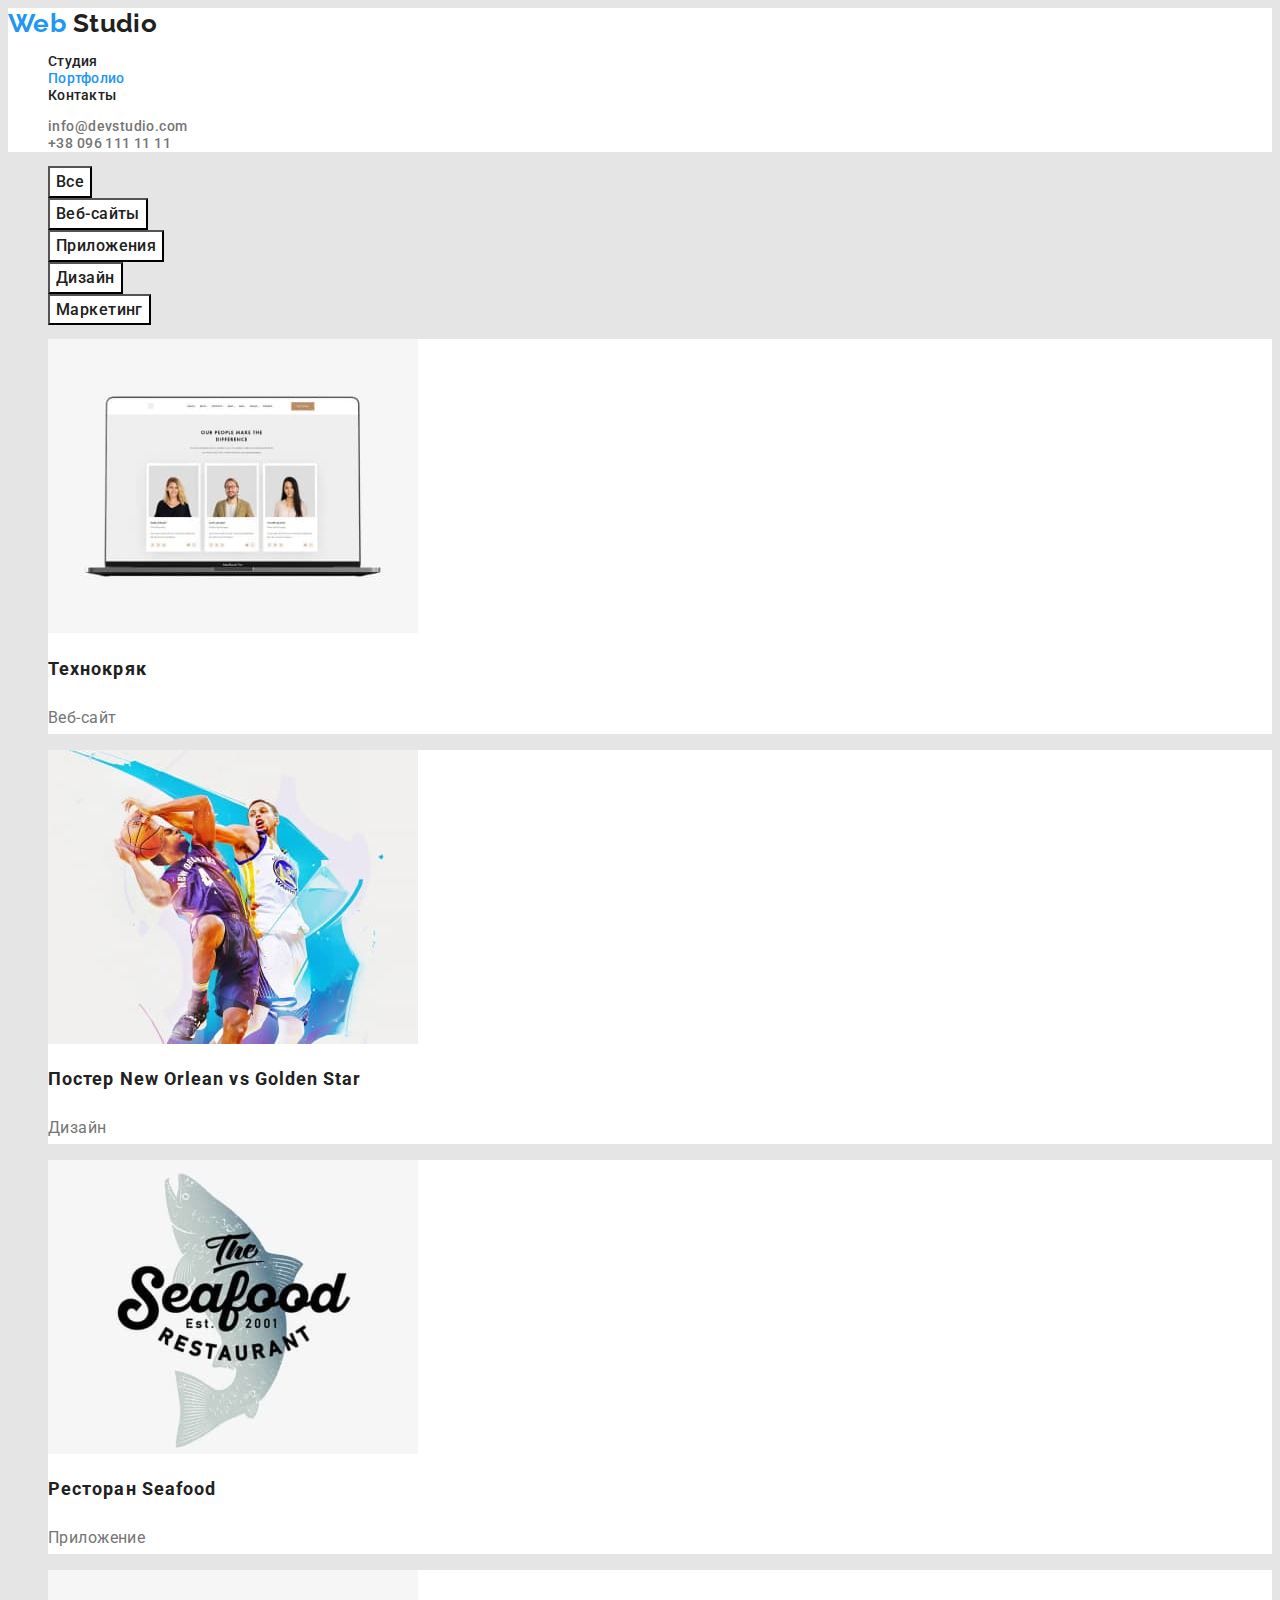
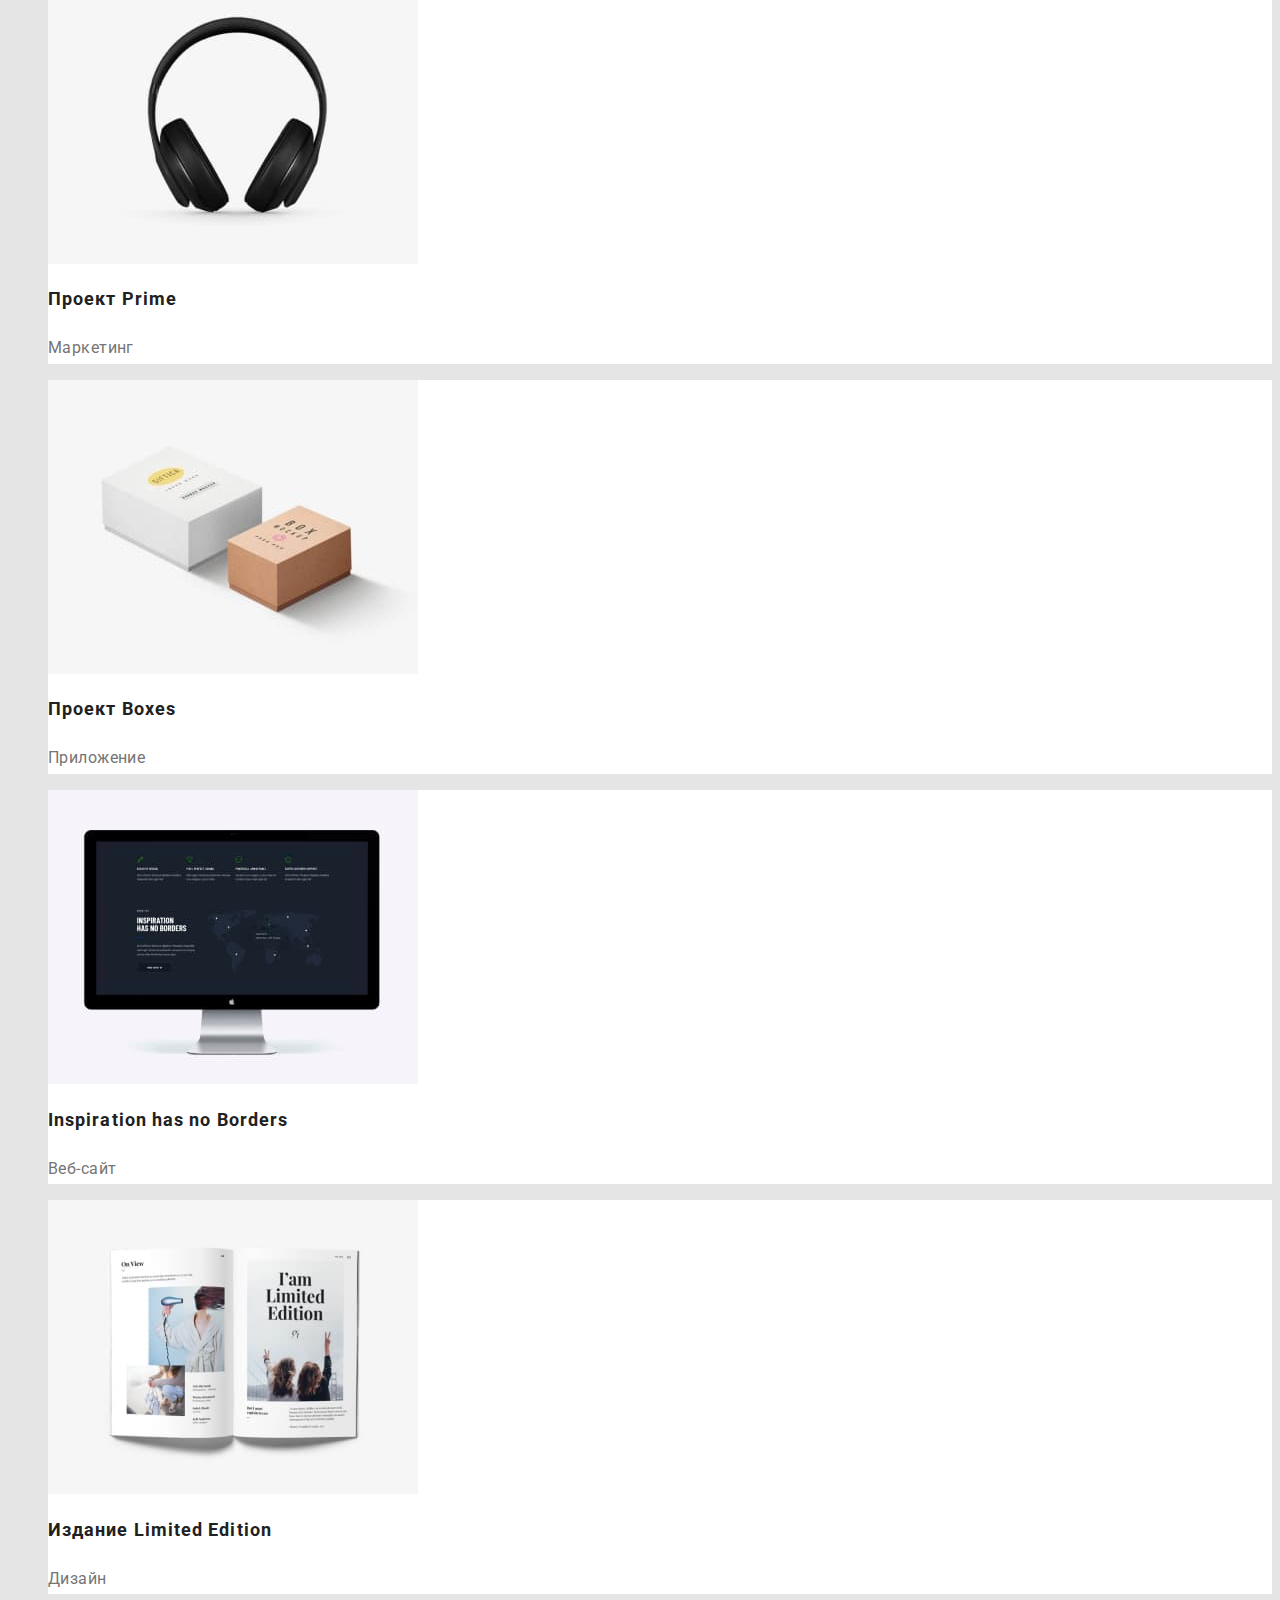
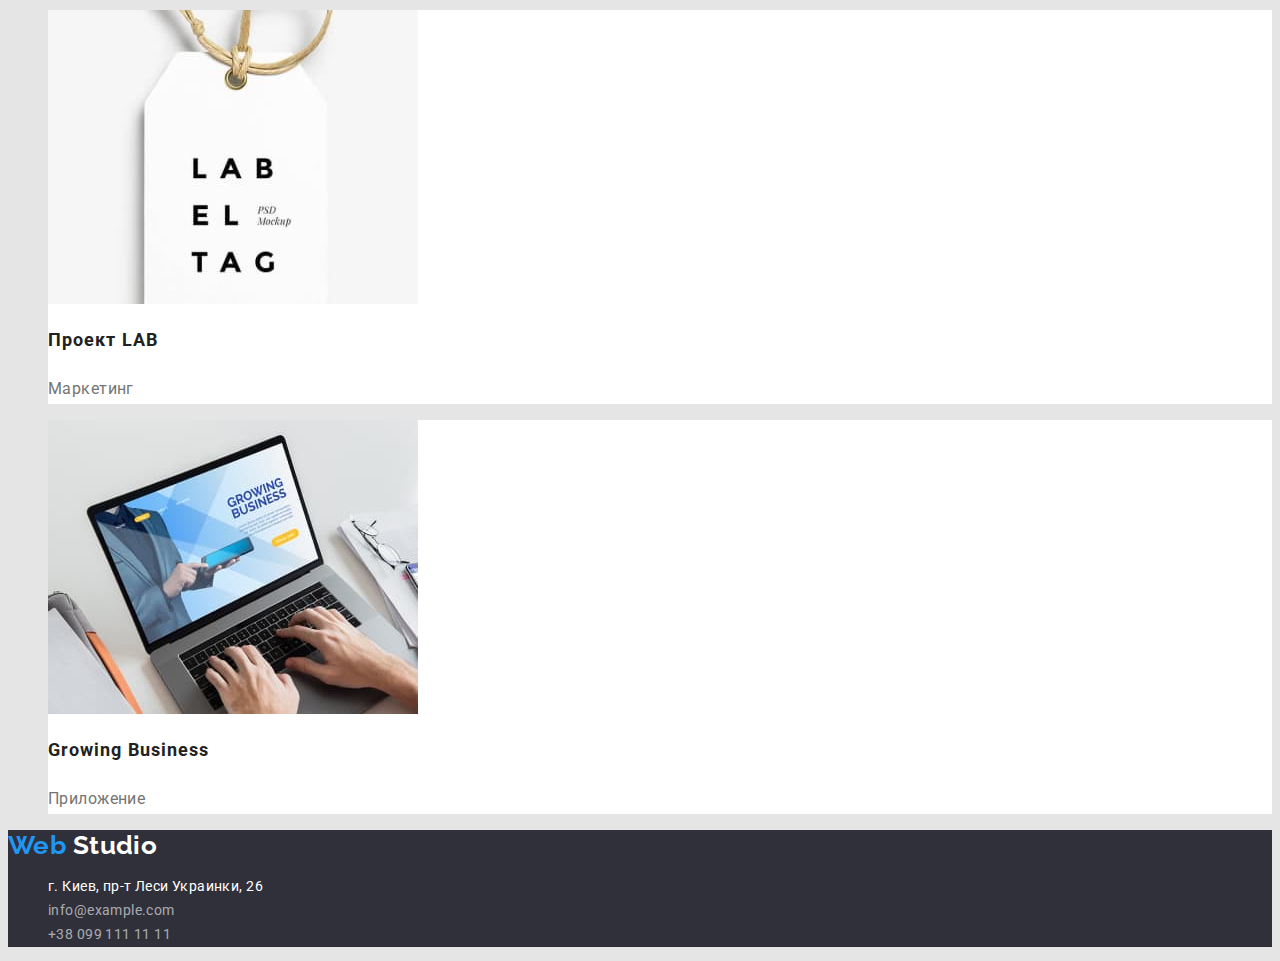
==== portfolio.html @ 97f0e7aa "Copied hw2" ====
<!DOCTYPE html>
<html lang="ru">
	<head>
		<meta charset="UTF-8" />
		<meta http-equiv="X-UA-Compatible" content="IE=edge" />
		<meta name="viewport" content="width=device-width, initial-scale=1.0" />
		<title>Портфолио - Web Studio (Version 2.1)</title>
		<link rel="preconnect" href="https://fonts.googleapis.com" />
		<link rel="preconnect" href="https://fonts.gstatic.com" crossorigin />
		<link
			href="https://fonts.googleapis.com/css2?family=Raleway:wght@700&family=Roboto:wght@400;500;700;900&display=swap"
			rel="stylesheet"
		/>
		<link rel="stylesheet" href="./css/styles.css" />
	</head>
	<body>
		<!-- Шапка -->
		<header class="header">
			<!-- Головна навігація -->
			<nav class="nav">
				<a href="./index.html" lang="en" class="logo link">
					Web
					<span class="accent">Studio</span>
				</a>
				<ul class="nav-list list">
					<li><a href="./index.html" class="nav-link link">Студия</a></li>
					<li><a href="./portfolio.html" class="nav-link link current">Портфолио</a></li>
					<li><a href="" class="nav-link link">Контакты</a></li>
				</ul>
			</nav>
			<!-- Контакти -->
			<ul class="contact list">
				<li><a href="mailto:info@devstudio.com" class="contacts-item link">info@devstudio.com</a></li>
				<li><a href="tel:+380961111111" class="contacts-item link">+38 096 111 11 11</a></li>
			</ul>
		</header>
		<!-- Портфоліо -->
		<main class="portfolio">
			<h1 class="visually-hidden">Портфолио</h1>
			<!-- Filter -->
			<ul class="filter-list list">
				<li><button type="button" class="btn">Все</button></li>
				<li><button type="button" class="btn">Веб-сайты</button></li>
				<li><button type="button" class="btn">Приложения</button></li>
				<li><button type="button" class="btn">Дизайн</button></li>
				<li><button type="button" class="btn">Маркетинг</button></li>
			</ul>
			<!-- Works -->
			<ul class="work-list list">
				<li class="work-item">
					<a href="" class="link">
						<img src="./images/imgwork1.jpg" alt="Экран ноутбука" width="370" />
						<h2 class="work-title">Технокряк</h2>
						<p class="work-text">Веб-сайт</p>
					</a>
				</li>
				<li class="work-item">
					<a href="" class="link">
						<img src="./images/imgwork2.jpg" alt="Два баскетболиста в борьбе" width="370" />
						<h2 class="work-title">
							Постер
							<span lang="en">New Orlean vs Golden Star</span>
						</h2>
						<p class="work-text">Дизайн</p>
					</a>
				</li>
				<li class="work-item">
					<a href="" class="link">
						<img src="./images/imgwork3.jpg" alt="Эмблема ресторана" width="370" />
						<h2 class="work-title">
							Ресторан
							<span lang="en">Seafood</span>
						</h2>
						<p class="work-text">Приложение</p>
					</a>
				</li>
				<li class="work-item">
					<a href="" class="link">
						<img src="./images/imgwork4.jpg" alt="Наушники" width="370" />
						<h2 class="work-title">
							Проект
							<span lang="en">Prime</span>
						</h2>
						<p class="work-text">Маркетинг</p>
					</a>
				</li>
				<li class="work-item">
					<a href="" class="link">
						<img src="./images/imgwork5.jpg" alt="Две картонных коробки" width="370" />
						<h2 class="work-title">
							Проект
							<span lang="en">Boxes</span>
						</h2>
						<p class="work-text">Приложение</p>
					</a>
				</li>
				<li class="work-item">
					<a href="" class="link">
						<img src="./images/imgwork6.jpg" alt="Экран монитора" width="370" />
						<h2 class="work-title" lang="en">Inspiration has no Borders</h2>
						<p class="work-text">Веб-сайт</p>
					</a>
				</li>
				<li class="work-item">
					<a href="" class="link">
						<img src="./images/imgwork7.jpg" alt="Открытая книга" width="370" />
						<h2 class="work-title">
							Издание
							<span lang="en">Limited Edition</span>
						</h2>
						<p class="work-text">Дизайн</p>
					</a>
				</li>
				<li class="work-item">
					<a href="" class="link">
						<img src="./images/imgwork8.jpg" alt="Бирка товара" width="370" />
						<h2 class="work-title">
							Проект
							<span lang="en">LAB</span>
						</h2>
						<p class="work-text">Маркетинг</p>
					</a>
				</li>
				<li class="work-item">
					<a href="" class="link">
						<img src="./images/imgwork9.jpg" alt="Руки на клавиатуре ноутбука" width="370" />
						<h2 lang="en" class="work-title">Growing Business</h2>
						<p class="work-text">Приложение</p>
					</a>
				</li>
			</ul>
		</main>
		<!-- Футер -->
		<footer class="footer">
			<a href="./index.html" lang="en" class="logo link">
				Web
				<span class="accent">Studio</span>
			</a>
			<!-- Контактні дані компанії -->
			<address class="address">
				<ul class="list">
					<li><a href="" class="address-link link">г. Киев, пр-т Леси Украинки, 26</a></li>
					<li><a href="mailto:info@example.com" class="contact-link link">info@example.com</a></li>
					<li><a href="tel:+380991111111" class="contact-link link">+38 099 111 11 11</a></li>
				</ul>
			</address>
		</footer>
	</body>
</html>
---- css/styles.css ----
:root {
  --title-text-color: #212121;
  --primary-text-color: #757575;
  --text-color-light: #ffffff;
  --accent-color: #2196f3;
  --primary-bcg-color:#e5e5e5;
  --card-bcg-color: #ffffff;
  --btn-bcg-color: #ffffff;
}

body {
  font-family: 'Roboto', sans-serif;
  font-size: 14px;
  letter-spacing: 0.03em;
  color: var(--primary-text-color);
  background-color: var(--primary-bcg-color);
}

.list {
  list-style: none;
}
.link {
  text-decoration: none;
}
.btn {
  font-family: inherit;
  font-weight: 500;
  font-size: 16px;
  line-height: 1.62;
  text-align: center;
  letter-spacing: inherit;
  color: var(--title-text-color);
  background-color: var(--btn-bcg-color);
  cursor: pointer;
}
.btn:hover,
.btn:hover {
  color: var(--text-color-light);
  background-color: var(--accent-color);
}

.visually-hidden {
  position: absolute;
  white-space: nowrap;
  width: 1px;
  height: 1px;
  overflow: hidden;
  border: 0;
  padding: 0;
  clip: rect(0 0 0 0);
  clip-path: inset(50%);
  margin: -1px;
}

/* Header */

header {
  background-color: #ffffff;
}

/* Logo */
.logo {
  font-family: 'Raleway', sans-serif;
  font-size: 26px;
  line-height: 1.2;
  font-weight: 700;
  color: var(--accent-color)
}
.header .accent {
  color: var(--title-text-color);
}


/* Nav-list */

.nav-link {
  font-weight: 500;
  line-height: 1.14;
  letter-spacing: 0.02em;
  color: var(--title-text-color);
  }
.nav-link.current {
  color: var(--accent-color);
}
.nav-link:hover,
.nav-link:focus {
  color: var(--accent-color);
}
.nav-link.current:hover,
.nav-link.current:focus {
  color: var(--title-text-color);
}

/* Contacts */
.contacts-item {
  font-weight: 500;
  line-height: 1.14;
  color: var(--primary-text-color);
  }
.contacts-item:hover,
.contacts-item:focus {
  color: var(--accent-color);
}

/* Hero */

.hero {
  background-color: #2F303A;
  letter-spacing: 0.06em;
}

.hero-title {
  font-weight: 900;
  font-size: 44px;
  line-height: 1.36;
  text-align: center;
  text-transform: uppercase;
  color: var(--text-color-light);
}
.hero .btn {
  font-weight: 700;
  line-height: 1.88;
  color: var(--text-color-light);
  background-color: var(--accent-color);
}
.hero .btn:hover,
.hero .btn:focus {
  color: var(--title-text-color);
  background-color: var(--text-color-light);
}

/* Section */

.section-title {
  font-weight: 700;
  font-size: 36px;
  line-height: 1.17;
  text-align: center;
  color: var(--title-text-color);
}

/* Benefits */

.benefits-title {
  font-weight: 700;
  font-size: 14px;
  line-height: 1.14;
  text-transform: uppercase;
  color: var(--title-text-color);
}

.benefits-text {
  line-height: 1.71;
}

/* Team */
.team {
  background-color: #f5f4fA;
}
.team-card {
  background-color: var(--card-bcg-color);
}

.team-title {
  font-weight: 500;
  font-size: 16px;
  line-height: 1.19;
  color: var(--title-text-color);
}
.team-text {
  font-size: 16px;
  line-height: 1.19;
}

/* Footer */
.footer {
  background-color: #2f303a;
}
.footer .accent {
  color: var(--text-color-light);
}
.address {
font-style: normal;
line-height: 1.71;
}
.address-link {
  color:var(--text-color-light)
}
.address-link:hover,
.address-link:focus,
.contact-link:hover,
.contact-link:focus {
  color: var(--accent-color)
}
.contact-link {
  color: rgba(255, 255, 255, 0.6);
}

/* Portfolio */

/* Filter */

/* Work */
.work-item {
background-color: var(--card-bcg-color);
}
.work-title {
    font-weight: 700;
    font-size: 18px;
    line-height: 2;
    letter-spacing: 0.06em;
    color: var(--title-text-color);
}
.work-text {
    font-size: 16px;
    line-height: 1.88;
    color: var(--primary-text-color); 
}
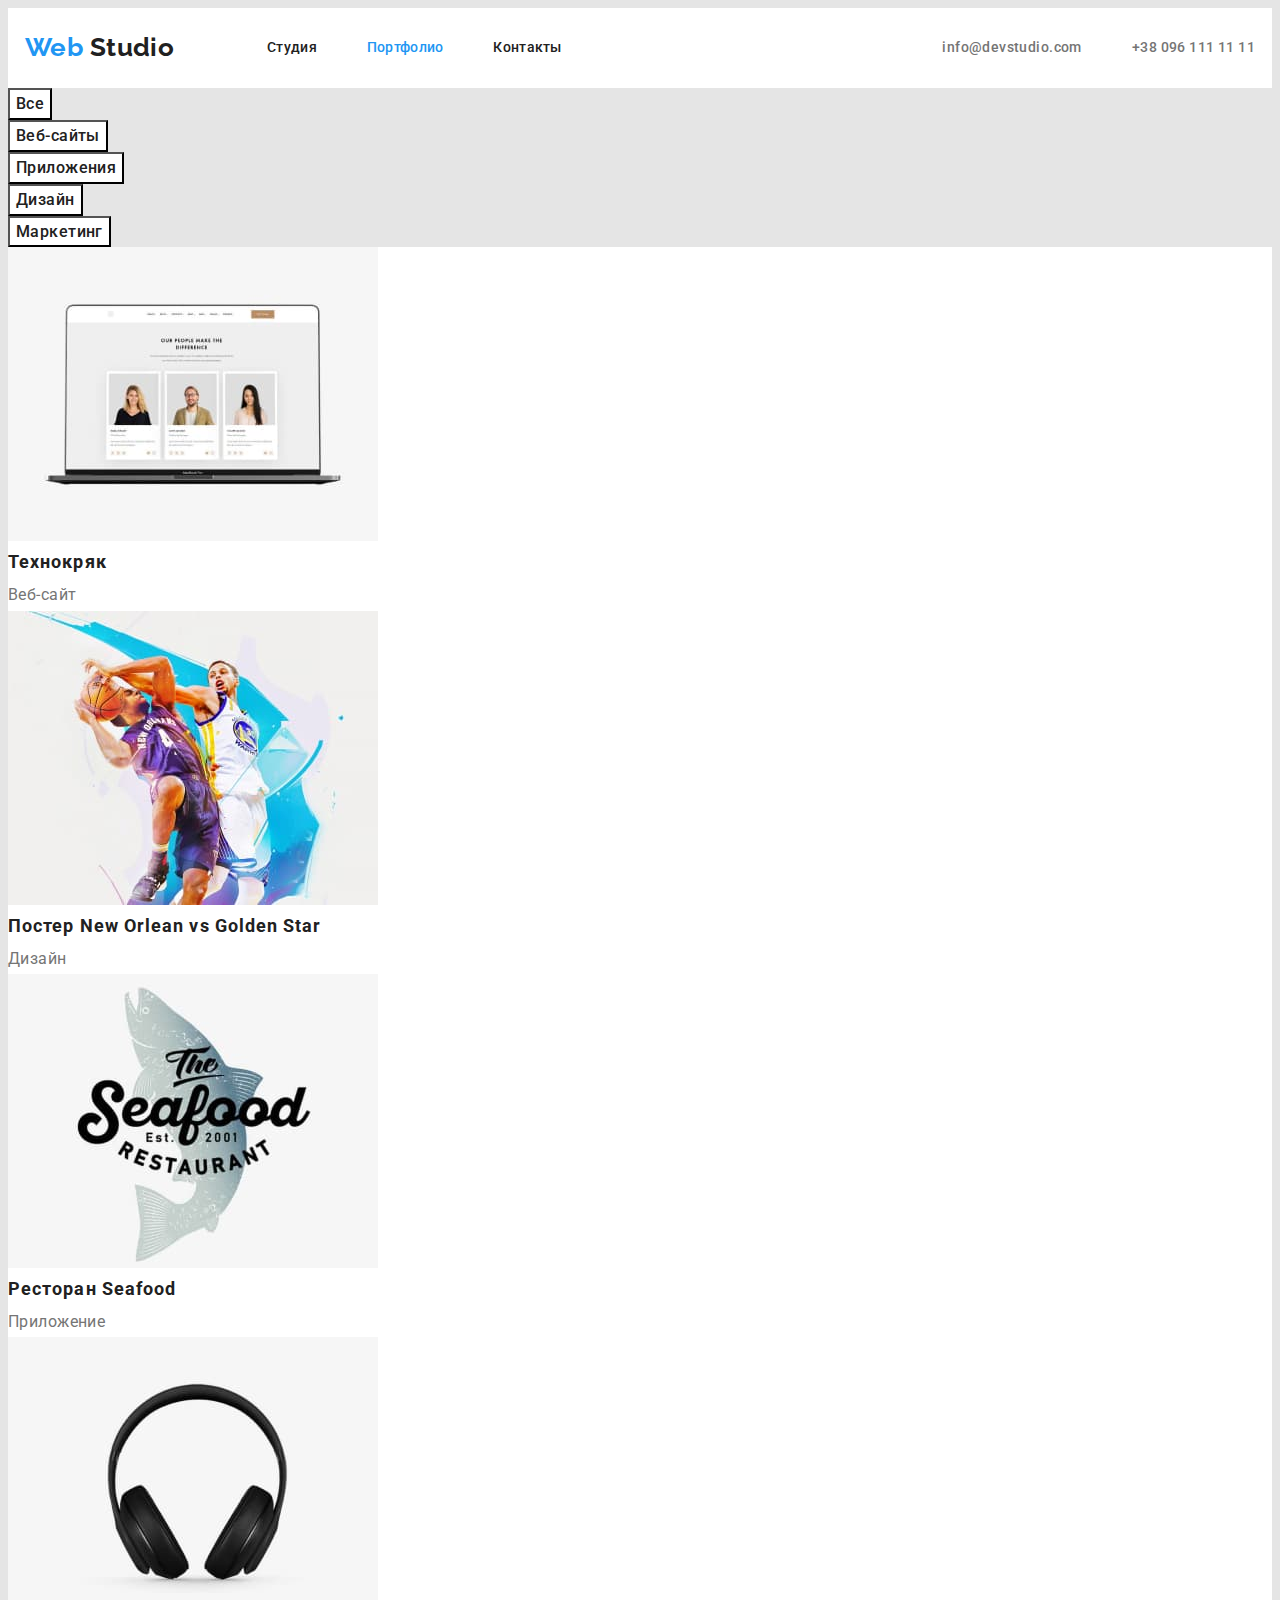
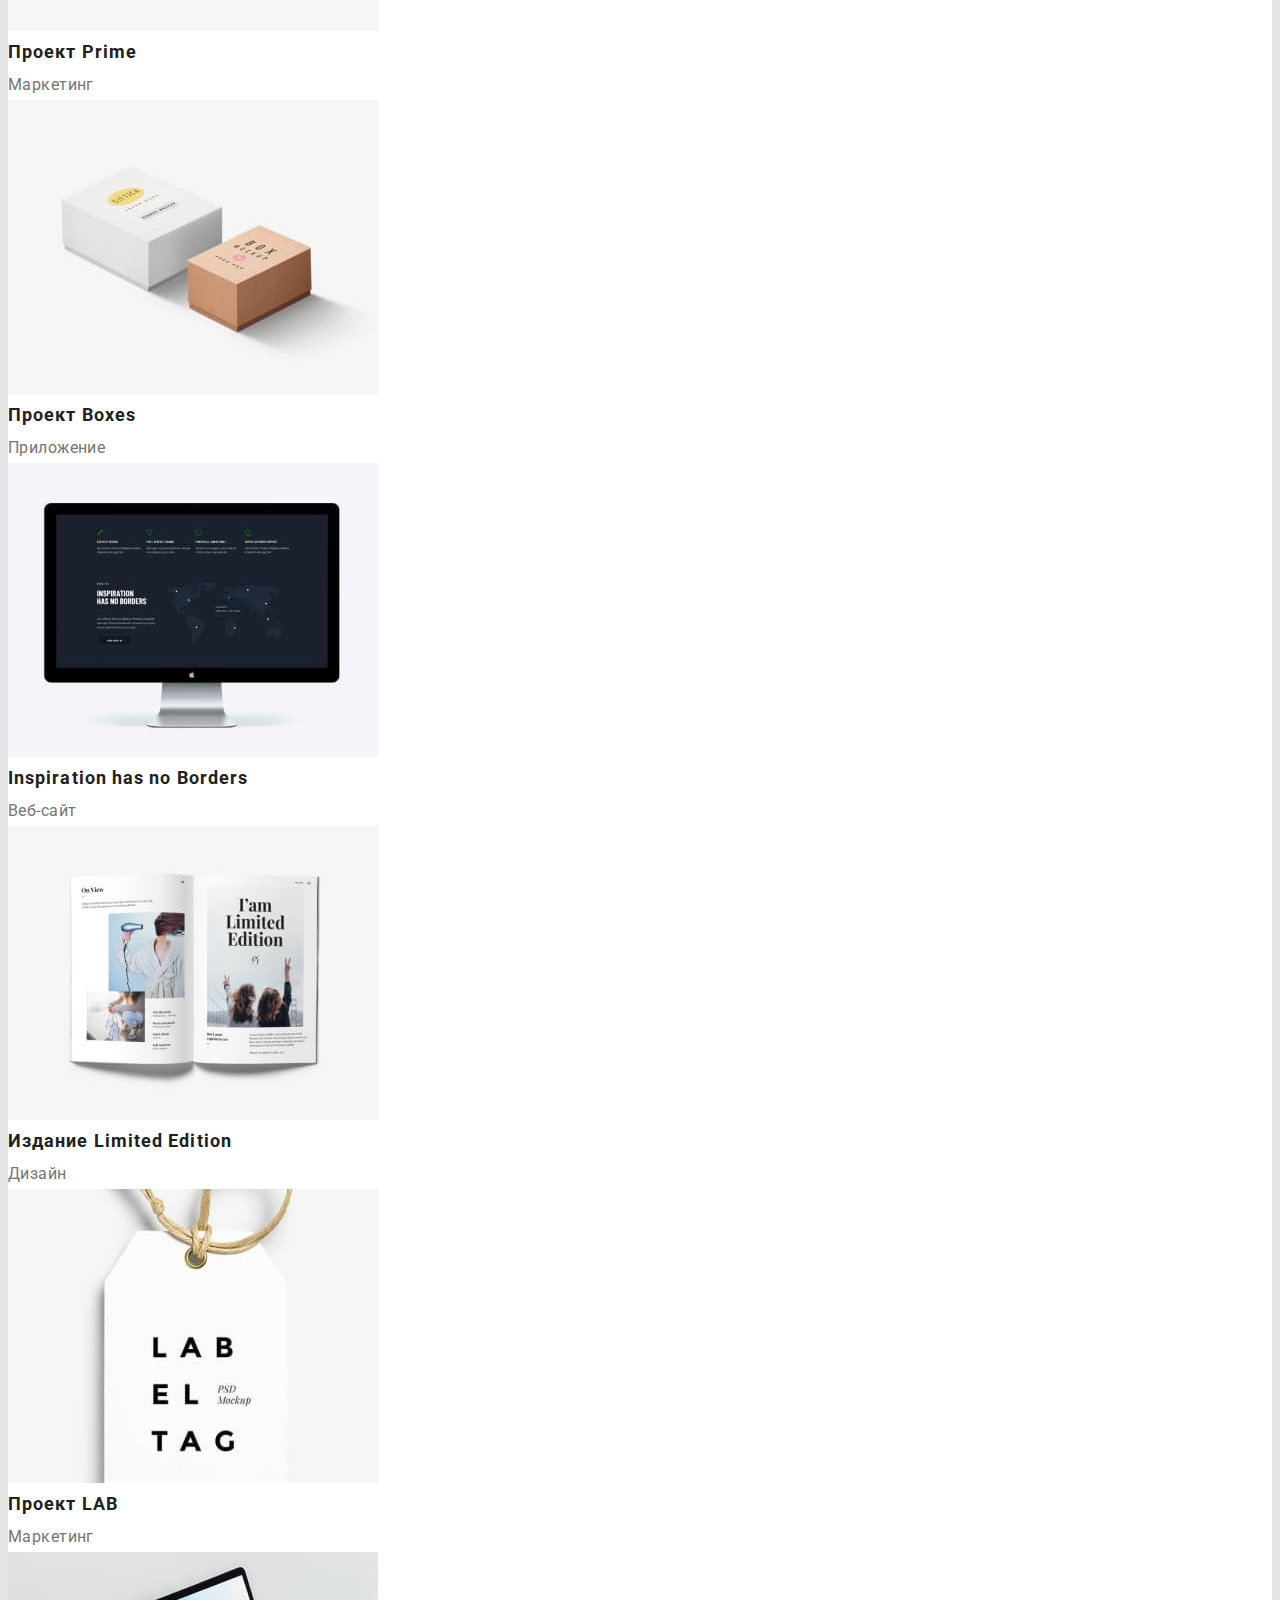
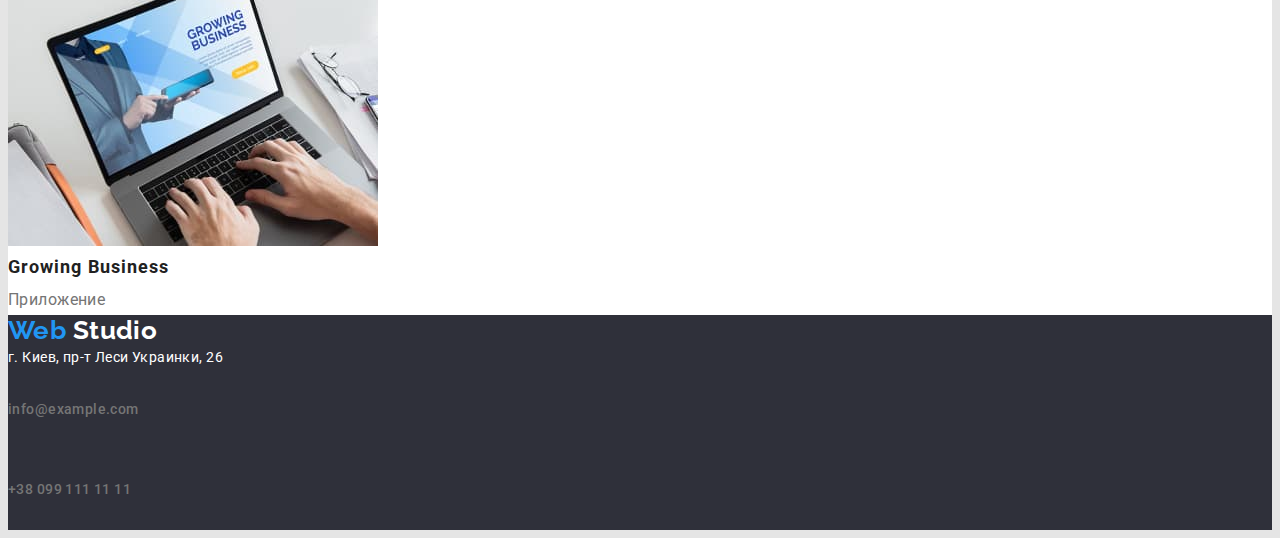
==== commit d41ab3f9: "hw-3 header" ====
--- a/portfolio.html
+++ b/portfolio.html
@@ -11,28 +11,39 @@
 			href="https://fonts.googleapis.com/css2?family=Raleway:wght@700&family=Roboto:wght@400;500;700;900&display=swap"
 			rel="stylesheet"
 		/>
+		<link
+			rel="stylesheet"
+			href="https://cdnjs.cloudflare.com/ajax/libs/modern-normalize/1.1.0/modern-normalize.min.css"
+			integrity="sha512-wpPYUAdjBVSE4KJnH1VR1HeZfpl1ub8YT/NKx4PuQ5NmX2tKuGu6U/JRp5y+Y8XG2tV+wKQpNHVUX03MfMFn9Q=="
+			crossorigin="anonymous"
+			referrerpolicy="no-referrer"
+		/>
 		<link rel="stylesheet" href="./css/styles.css" />
 	</head>
 	<body>
 		<!-- Шапка -->
 		<header class="header">
 			<!-- Головна навігація -->
-			<nav class="nav">
-				<a href="./index.html" lang="en" class="logo link">
-					Web
-					<span class="accent">Studio</span>
-				</a>
-				<ul class="nav-list list">
-					<li><a href="./index.html" class="nav-link link">Студия</a></li>
-					<li><a href="./portfolio.html" class="nav-link link current">Портфолио</a></li>
-					<li><a href="" class="nav-link link">Контакты</a></li>
+			<div class="main-nav container">
+				<nav class="nav">
+					<a href="./index.html" lang="en" class="logo link">
+						Web
+						<span class="accent">Studio</span>
+					</a>
+					<ul class="nav-list list">
+						<li class="nav-list-item"><a href="./index.html" class="nav-link link">Студия</a></li>
+						<li class="nav-list-item"><a href="./portfolio.html" class="nav-link link current">Портфолио</a></li>
+						<li class="nav-list-item"><a href="" class="nav-link link">Контакты</a></li>
+					</ul>
+				</nav>
+				<!-- Контакти -->
+				<ul class="contact list">
+					<li class="contact-item">
+						<a href="mailto:info@devstudio.com" class="contact-link link">info@devstudio.com</a>
+					</li>
+					<li class="contact-item"><a href="tel:+380961111111" class="contact-link link">+38 096 111 11 11</a></li>
 				</ul>
-			</nav>
-			<!-- Контакти -->
-			<ul class="contact list">
-				<li><a href="mailto:info@devstudio.com" class="contacts-item link">info@devstudio.com</a></li>
-				<li><a href="tel:+380961111111" class="contacts-item link">+38 096 111 11 11</a></li>
-			</ul>
+			</div>
 		</header>
 		<!-- Портфоліо -->
 		<main class="portfolio">
--- a/css/styles.css
+++ b/css/styles.css
@@ -16,6 +16,16 @@
   background-color: var(--primary-bcg-color);
 }
 
+h1,h2,h3,h4,h5,h6,p {
+  margin: 0;
+  padding: 0;
+}
+ul {
+  margin: 0;
+  padding-left: 0;
+}
+
+/* Утилітарні класи*/
 .list {
   list-style: none;
 }
@@ -52,28 +62,59 @@
   margin: -1px;
 }
 
+.container {
+  width: 1230px;
+  padding-left: 15px;
+  padding-right: 15px;
+  margin-right: auto;
+  margin-left: auto;
+}
+
 /* Header */
 
 header {
   background-color: #ffffff;
 }
 
+/* Main Navigation */
+.main-nav {
+  display: flex;
+}
+.nav {
+  display: flex;
+  align-items: center;
+}
 /* Logo */
 .logo {
+  display: block;
+  margin-right: 93px;
+
   font-family: 'Raleway', sans-serif;
   font-size: 26px;
   line-height: 1.2;
   font-weight: 700;
   color: var(--accent-color)
 }
+
 .header .accent {
-  color: var(--title-text-color);
+    color: var(--title-text-color);
 }
 
 
 /* Nav-list */
+.nav-list {
+  display: flex;
+}
+
+.nav-list-item:not(:last-child) {
+  margin-right: 50px;
+}
 
 .nav-link {
+  display: block;
+  padding-top: 32px;
+  padding-bottom: 32px;
+
   font-weight: 500;
   line-height: 1.14;
   letter-spacing: 0.02em;
@@ -92,13 +133,26 @@
 }
 
 /* Contacts */
-.contacts-item {
+.contact {
+  display: flex;
+  margin-left: auto;
+}
+
+.contact-item:not(:last-child) {
+  margin-right: 50px;
+}
+
+.contact-link {
+  display: block;
+  padding-top: 32px;
+  padding-bottom: 32px;
+
   font-weight: 500;
   line-height: 1.14;
   color: var(--primary-text-color);
   }
-.contacts-item:hover,
-.contacts-item:focus {
+.contact-link:hover,
+.contact-link:focus {
   color: var(--accent-color);
 }
 
@@ -188,11 +242,11 @@
 }
 .address-link:hover,
 .address-link:focus,
-.contact-link:hover,
-.contact-link:focus {
+.contacts-link:hover,
+.contacts-link:focus {
   color: var(--accent-color)
 }
-.contact-link {
+.contacts-link {
   color: rgba(255, 255, 255, 0.6);
 }
 
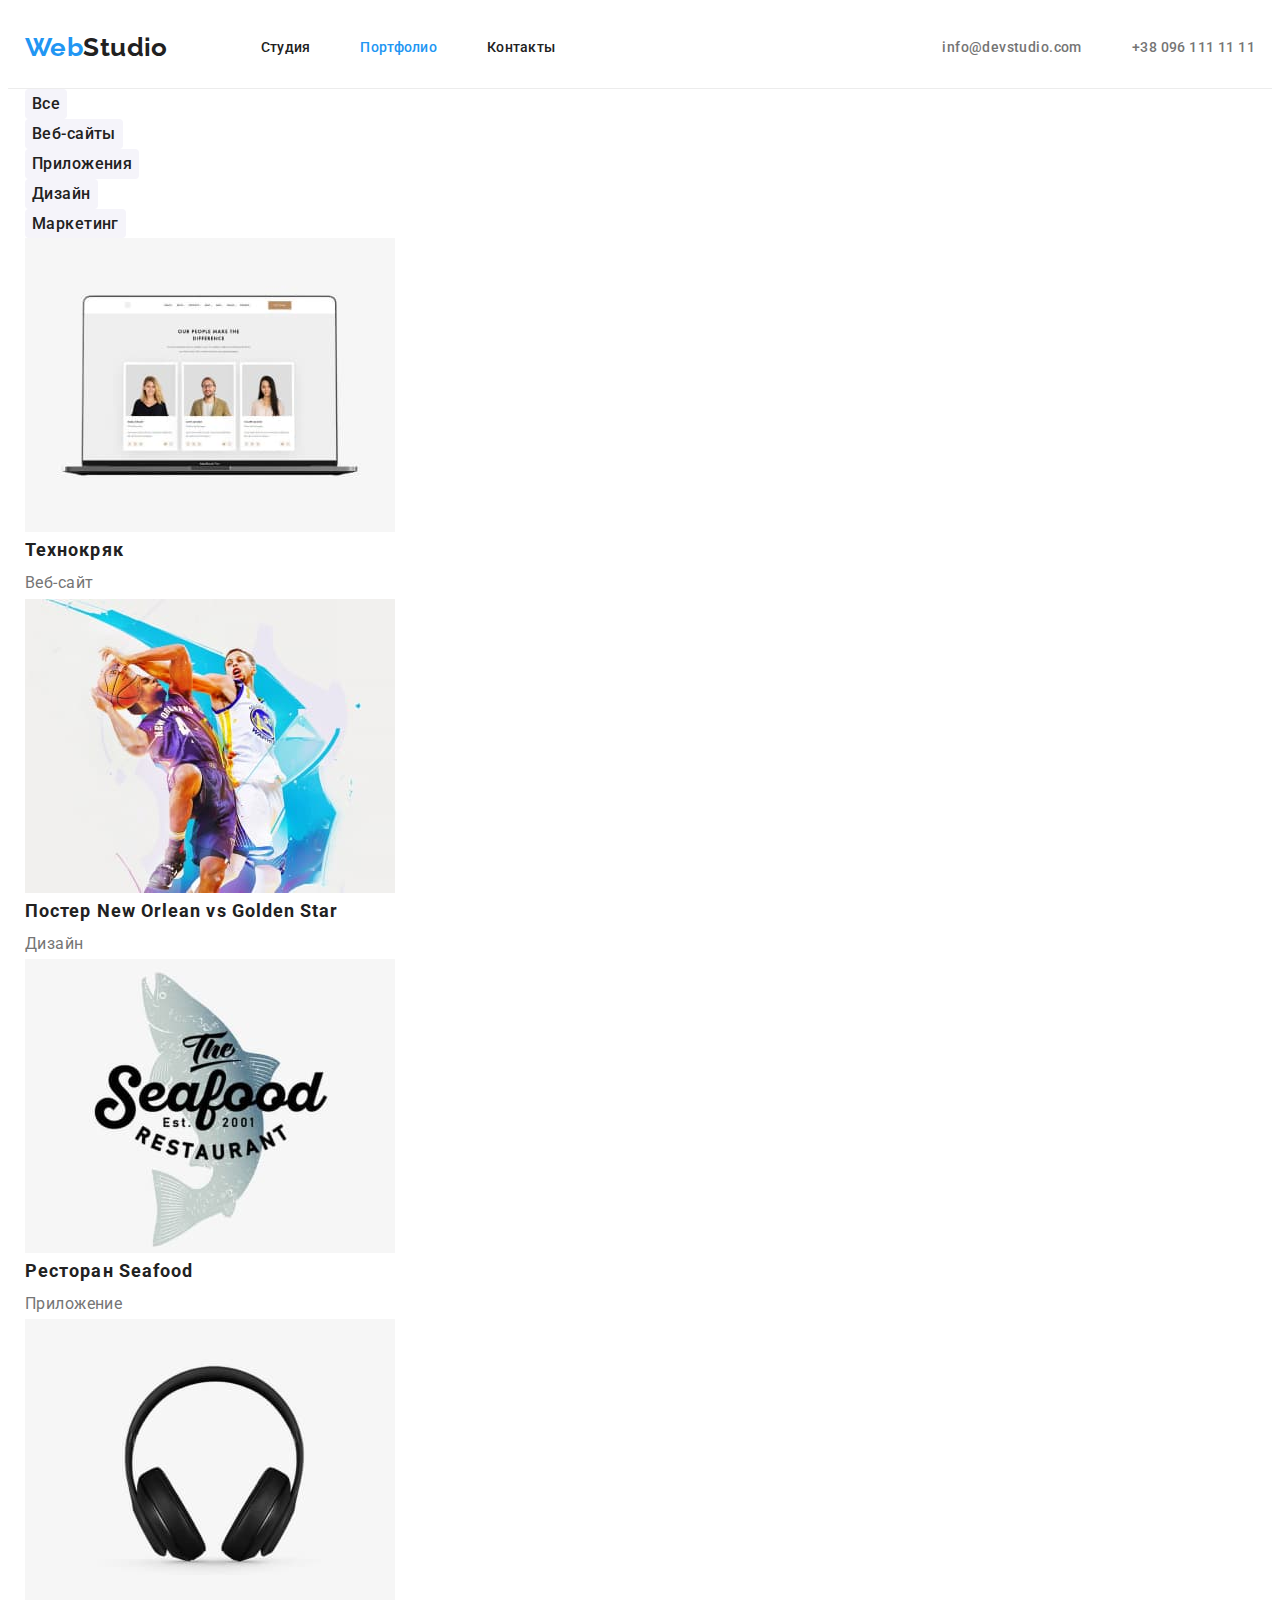
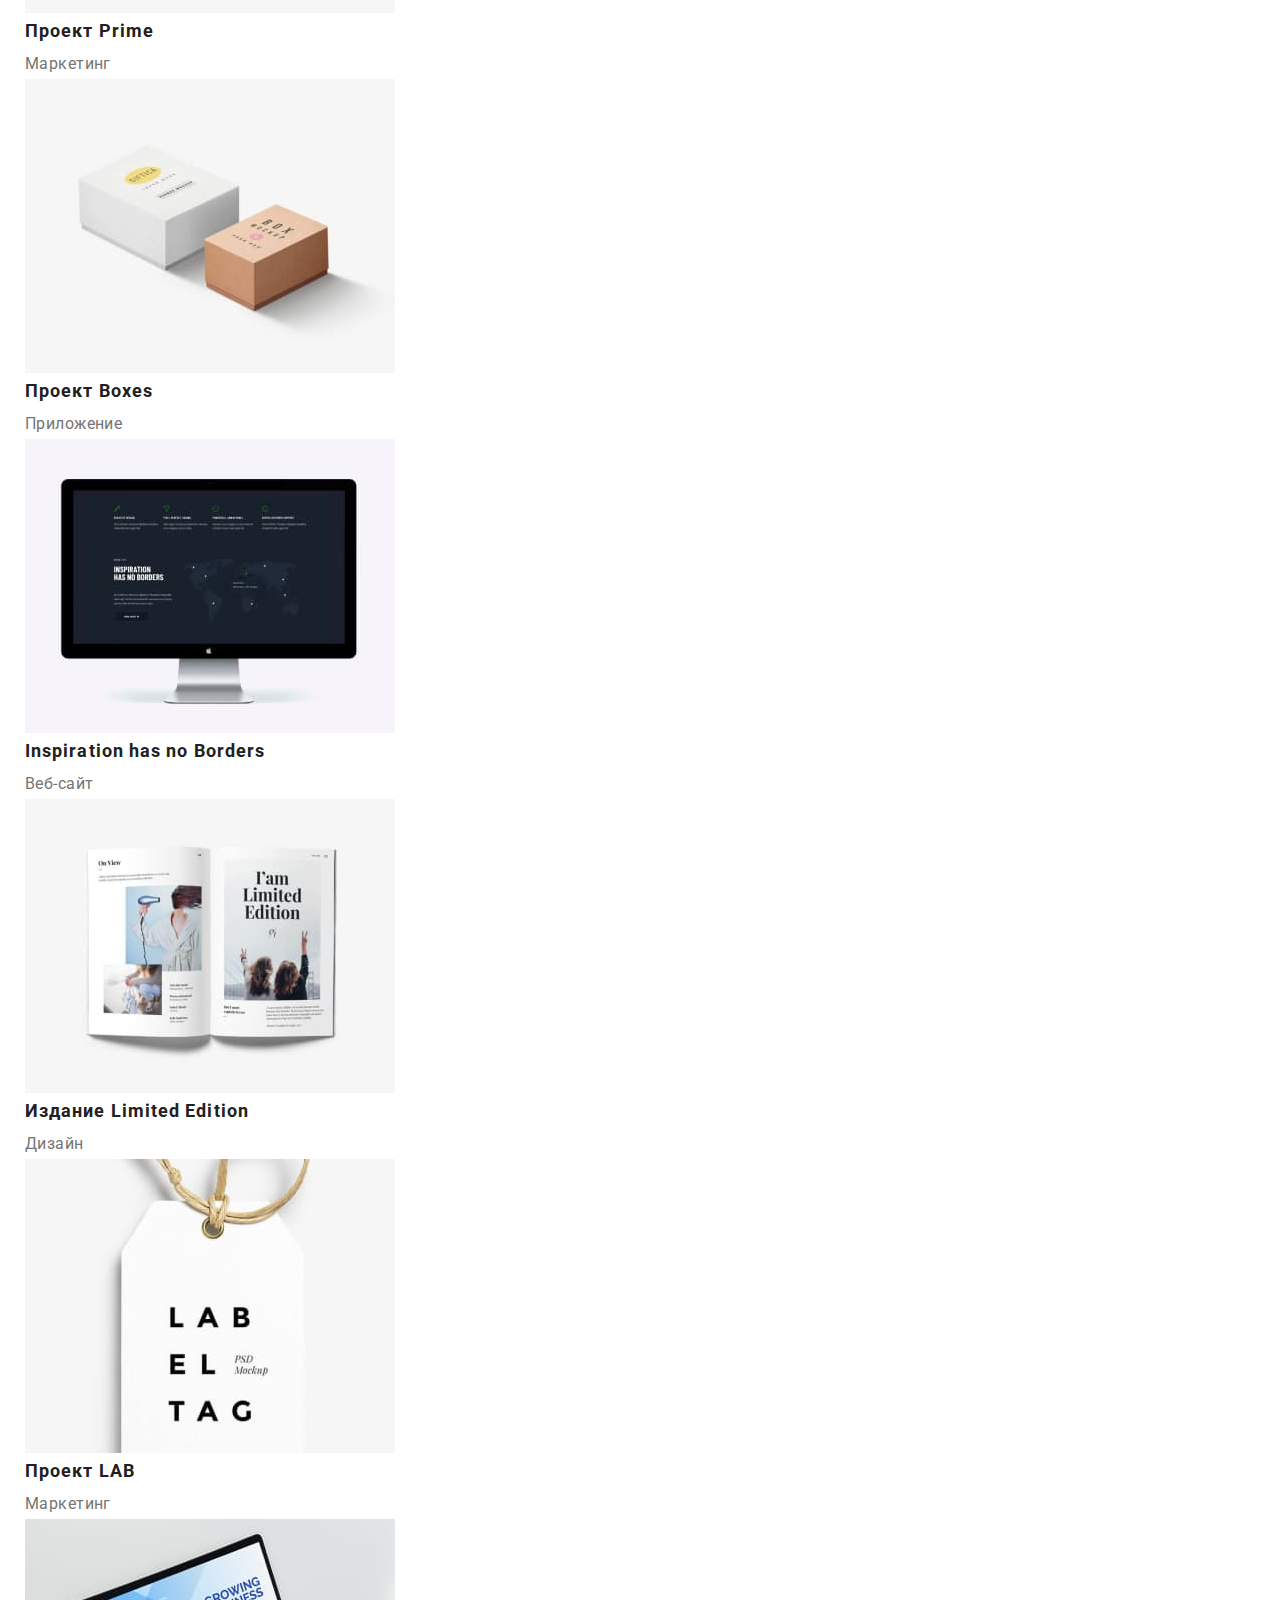
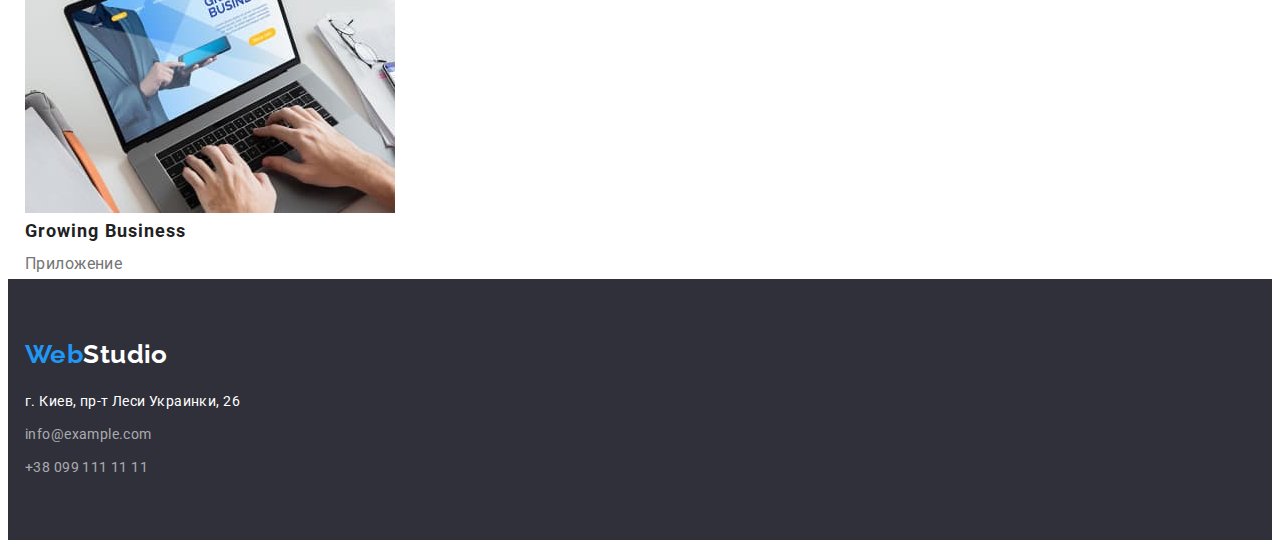
==== commit 6863eddd: "hw3 - Studio - done" ====
--- a/portfolio.html
+++ b/portfolio.html
@@ -27,8 +27,7 @@
 			<div class="main-nav container">
 				<nav class="nav">
 					<a href="./index.html" lang="en" class="logo link">
-						Web
-						<span class="accent">Studio</span>
+						Web<span class="accent">Studio</span>
 					</a>
 					<ul class="nav-list list">
 						<li class="nav-list-item"><a href="./index.html" class="nav-link link">Студия</a></li>
@@ -47,114 +46,119 @@
 		</header>
 		<!-- Портфоліо -->
 		<main class="portfolio">
-			<h1 class="visually-hidden">Портфолио</h1>
-			<!-- Filter -->
-			<ul class="filter-list list">
-				<li><button type="button" class="btn">Все</button></li>
-				<li><button type="button" class="btn">Веб-сайты</button></li>
-				<li><button type="button" class="btn">Приложения</button></li>
-				<li><button type="button" class="btn">Дизайн</button></li>
-				<li><button type="button" class="btn">Маркетинг</button></li>
-			</ul>
-			<!-- Works -->
-			<ul class="work-list list">
-				<li class="work-item">
-					<a href="" class="link">
-						<img src="./images/imgwork1.jpg" alt="Экран ноутбука" width="370" />
-						<h2 class="work-title">Технокряк</h2>
-						<p class="work-text">Веб-сайт</p>
-					</a>
-				</li>
-				<li class="work-item">
-					<a href="" class="link">
-						<img src="./images/imgwork2.jpg" alt="Два баскетболиста в борьбе" width="370" />
-						<h2 class="work-title">
-							Постер
-							<span lang="en">New Orlean vs Golden Star</span>
-						</h2>
-						<p class="work-text">Дизайн</p>
-					</a>
-				</li>
-				<li class="work-item">
-					<a href="" class="link">
-						<img src="./images/imgwork3.jpg" alt="Эмблема ресторана" width="370" />
-						<h2 class="work-title">
-							Ресторан
-							<span lang="en">Seafood</span>
-						</h2>
-						<p class="work-text">Приложение</p>
-					</a>
-				</li>
-				<li class="work-item">
-					<a href="" class="link">
-						<img src="./images/imgwork4.jpg" alt="Наушники" width="370" />
-						<h2 class="work-title">
-							Проект
-							<span lang="en">Prime</span>
-						</h2>
-						<p class="work-text">Маркетинг</p>
-					</a>
-				</li>
-				<li class="work-item">
-					<a href="" class="link">
-						<img src="./images/imgwork5.jpg" alt="Две картонных коробки" width="370" />
-						<h2 class="work-title">
-							Проект
-							<span lang="en">Boxes</span>
-						</h2>
-						<p class="work-text">Приложение</p>
-					</a>
-				</li>
-				<li class="work-item">
-					<a href="" class="link">
-						<img src="./images/imgwork6.jpg" alt="Экран монитора" width="370" />
-						<h2 class="work-title" lang="en">Inspiration has no Borders</h2>
-						<p class="work-text">Веб-сайт</p>
-					</a>
-				</li>
-				<li class="work-item">
-					<a href="" class="link">
-						<img src="./images/imgwork7.jpg" alt="Открытая книга" width="370" />
-						<h2 class="work-title">
-							Издание
-							<span lang="en">Limited Edition</span>
-						</h2>
-						<p class="work-text">Дизайн</p>
-					</a>
-				</li>
-				<li class="work-item">
-					<a href="" class="link">
-						<img src="./images/imgwork8.jpg" alt="Бирка товара" width="370" />
-						<h2 class="work-title">
-							Проект
-							<span lang="en">LAB</span>
-						</h2>
-						<p class="work-text">Маркетинг</p>
-					</a>
-				</li>
-				<li class="work-item">
-					<a href="" class="link">
-						<img src="./images/imgwork9.jpg" alt="Руки на клавиатуре ноутбука" width="370" />
-						<h2 lang="en" class="work-title">Growing Business</h2>
-						<p class="work-text">Приложение</p>
-					</a>
-				</li>
-			</ul>
+			<div class="container">
+				<h1 class="visually-hidden">Портфолио</h1>
+				<!-- Filter -->
+				<ul class="filter-list list">
+					<li><button type="button" class="btn">Все</button></li>
+					<li><button type="button" class="btn">Веб-сайты</button></li>
+					<li><button type="button" class="btn">Приложения</button></li>
+					<li><button type="button" class="btn">Дизайн</button></li>
+					<li><button type="button" class="btn">Маркетинг</button></li>
+				</ul>
+				<!-- Works -->
+				<ul class="work-list list">
+					<li class="work-item">
+						<a href="" class="link">
+							<img src="./images/imgwork1.jpg" alt="Экран ноутбука" width="370" />
+							<h2 class="work-title">Технокряк</h2>
+							<p class="work-text">Веб-сайт</p>
+						</a>
+					</li>
+					<li class="work-item">
+						<a href="" class="link">
+							<img src="./images/imgwork2.jpg" alt="Два баскетболиста в борьбе" width="370" />
+							<h2 class="work-title">
+								Постер
+								<span lang="en">New Orlean vs Golden Star</span>
+							</h2>
+							<p class="work-text">Дизайн</p>
+						</a>
+					</li>
+					<li class="work-item">
+						<a href="" class="link">
+							<img src="./images/imgwork3.jpg" alt="Эмблема ресторана" width="370" />
+							<h2 class="work-title">
+								Ресторан
+								<span lang="en">Seafood</span>
+							</h2>
+							<p class="work-text">Приложение</p>
+						</a>
+					</li>
+					<li class="work-item">
+						<a href="" class="link">
+							<img src="./images/imgwork4.jpg" alt="Наушники" width="370" />
+							<h2 class="work-title">
+								Проект
+								<span lang="en">Prime</span>
+							</h2>
+							<p class="work-text">Маркетинг</p>
+						</a>
+					</li>
+					<li class="work-item">
+						<a href="" class="link">
+							<img src="./images/imgwork5.jpg" alt="Две картонных коробки" width="370" />
+							<h2 class="work-title">
+								Проект
+								<span lang="en">Boxes</span>
+							</h2>
+							<p class="work-text">Приложение</p>
+						</a>
+					</li>
+					<li class="work-item">
+						<a href="" class="link">
+							<img src="./images/imgwork6.jpg" alt="Экран монитора" width="370" />
+							<h2 class="work-title" lang="en">Inspiration has no Borders</h2>
+							<p class="work-text">Веб-сайт</p>
+						</a>
+					</li>
+					<li class="work-item">
+						<a href="" class="link">
+							<img src="./images/imgwork7.jpg" alt="Открытая книга" width="370" />
+							<h2 class="work-title">
+								Издание
+								<span lang="en">Limited Edition</span>
+							</h2>
+							<p class="work-text">Дизайн</p>
+						</a>
+					</li>
+					<li class="work-item">
+						<a href="" class="link">
+							<img src="./images/imgwork8.jpg" alt="Бирка товара" width="370" />
+							<h2 class="work-title">
+								Проект
+								<span lang="en">LAB</span>
+							</h2>
+							<p class="work-text">Маркетинг</p>
+						</a>
+					</li>
+					<li class="work-item">
+						<a href="" class="link">
+							<img src="./images/imgwork9.jpg" alt="Руки на клавиатуре ноутбука" width="370" />
+							<h2 lang="en" class="work-title">Growing Business</h2>
+							<p class="work-text">Приложение</p>
+						</a>
+					</li>
+				</ul>
+			</div>
 		</main>
 		<!-- Футер -->
 		<footer class="footer">
-			<a href="./index.html" lang="en" class="logo link">
-				Web
-				<span class="accent">Studio</span>
-			</a>
-			<!-- Контактні дані компанії -->
-			<address class="address">
-				<ul class="list">
-					<li><a href="" class="address-link link">г. Киев, пр-т Леси Украинки, 26</a></li>
-					<li><a href="mailto:info@example.com" class="contact-link link">info@example.com</a></li>
-					<li><a href="tel:+380991111111" class="contact-link link">+38 099 111 11 11</a></li>
-				</ul>
-			</address>
+			<div class="container">
+				<a href="./index.html" lang="en" class="logo link">
+					Web<span class="accent">Studio</span>
+				</a>
+				<!-- Контактні дані компанії -->
+				<address class="address">
+					<ul class="list">
+						<li class="address-item"><a href="" class="address-link link">г. Киев, пр-т Леси Украинки, 26</a></li>
+						<li class="address-item">
+							<a href="mailto:info@example.com" class="contacts-link link">info@example.com</a>
+						</li>
+						<li class="address-item"><a href="tel:+380991111111" class="contacts-link link">+38 099 111 11 11</a></li>
+					</ul>
+				</address>
+			</div>
 		</footer>
 	</body>
 </html>
--- a/css/styles.css
+++ b/css/styles.css
@@ -3,9 +3,14 @@
   --primary-text-color: #757575;
   --text-color-light: #ffffff;
   --accent-color: #2196f3;
-  --primary-bcg-color:#e5e5e5;
+  --primary-bcg-color:#ffffff;
   --card-bcg-color: #ffffff;
-  --btn-bcg-color: #ffffff;
+  --btn-bcg-color: #f5f4fA;
+  --section-padding-size: 94px;
+  --card-set-gap: 30px;
+  --card-shadow: 0px 1px 3px rgba(0, 0, 0, 0.12),
+    0px 1px 1px rgba(0, 0, 0, 0.14),
+    0px 2px 1px rgba(0, 0, 0, 0.2);
 }
 
 body {
@@ -22,7 +27,13 @@
 }
 ul {
   margin: 0;
-  padding-left: 0;
+  padding: 0;
+  padding-inline-start: 0;
+}
+img {
+  display: block;
+  max-width: 100%;
+  height: auto;
 }
 
 /* Утилітарні класи*/
@@ -33,6 +44,10 @@
   text-decoration: none;
 }
 .btn {
+  display: inline-block;
+  border: 1px solid transparent;
+  border-radius: 4px;
+
   font-family: inherit;
   font-weight: 500;
   font-size: 16px;
@@ -68,12 +83,12 @@
   padding-right: 15px;
   margin-right: auto;
   margin-left: auto;
+  /* outline: 1px solid tomato; */
 }
 
 /* Header */
-
-header {
-  background-color: #ffffff;
+.header {
+  border-bottom: 1px solid #ececec;
 }
 
 /* Main Navigation */
@@ -161,9 +176,16 @@
 .hero {
   background-color: #2F303A;
   letter-spacing: 0.06em;
+  text-align: center;
+}
+
+.hero .container {
+  padding: 200px 267px;
 }
 
 .hero-title {
+  margin-bottom: 30px;
+
   font-weight: 900;
   font-size: 44px;
   line-height: 1.36;
@@ -172,15 +194,17 @@
   color: var(--text-color-light);
 }
 .hero .btn {
+  padding: 10px 32px;
+
   font-weight: 700;
   line-height: 1.88;
   color: var(--text-color-light);
   background-color: var(--accent-color);
+  box-shadow: 0px 4px 4px rgba(0, 0, 0, 0.15);
 }
 .hero .btn:hover,
 .hero .btn:focus {
-  color: var(--title-text-color);
-  background-color: var(--text-color-light);
+  background-color: #188ce8;
 }
 
 /* Section */
@@ -194,8 +218,23 @@
 }
 
 /* Benefits */
+.benefits {
+  padding-top: var(--section-padding-size);
+  padding-bottom: var(--section-padding-size);
+}
+
+.benefits .list {
+  display: flex;
+  justify-content: space-between;  
+}
+
+.benefits-item {
+  max-width: 270px;
+}
 
 .benefits-title {
+  margin-bottom: 10px;
+
   font-weight: 700;
   font-size: 14px;
   line-height: 1.14;
@@ -207,15 +246,55 @@
   line-height: 1.71;
 }
 
+
+/* Specialization */
+
+.specialization {
+  padding-bottom: var(--section-padding-size);
+}
+
+.specialization .section-title {
+  margin-bottom: 50px;
+}
+.specialization .list {
+  display: flex;
+  justify-content: space-between;
+}
+
+
 /* Team */
+
 .team {
   background-color: #f5f4fA;
-}
+  padding-top: var(--section-padding-size);
+  padding-bottom: var(--section-padding-size);
+}
+
+.team .section-title {
+  margin-bottom: 50px;
+}
+
+.team .list {
+  display: flex;
+  justify-content: space-between;
+}
+
 .team-card {
   background-color: var(--card-bcg-color);
+  text-align: center;
+  box-shadow: --card-shadow;
+  border-radius: 0px 0px 4px 4px;
+  overflow: hidden;
+}
+
+.card-content {
+  padding-top: var(--card-set-gap);
+  padding-bottom: var(--card-set-gap);
 }
 
 .team-title {
+  margin-bottom: 10px;
+
   font-weight: 500;
   font-size: 16px;
   line-height: 1.19;
@@ -227,8 +306,18 @@
 }
 
 /* Footer */
+
 .footer {
   background-color: #2f303a;
+}
+
+.footer .container {
+  padding-top: 60px;
+  padding-bottom: 60px;
+}
+
+.footer .logo {
+  margin-bottom: 20px;
 }
 .footer .accent {
   color: var(--text-color-light);
@@ -236,6 +325,10 @@
 .address {
 font-style: normal;
 line-height: 1.71;
+}
+
+.address-item:not(:last-child) {
+  margin-bottom: 9px;
 }
 .address-link {
   color:var(--text-color-light)
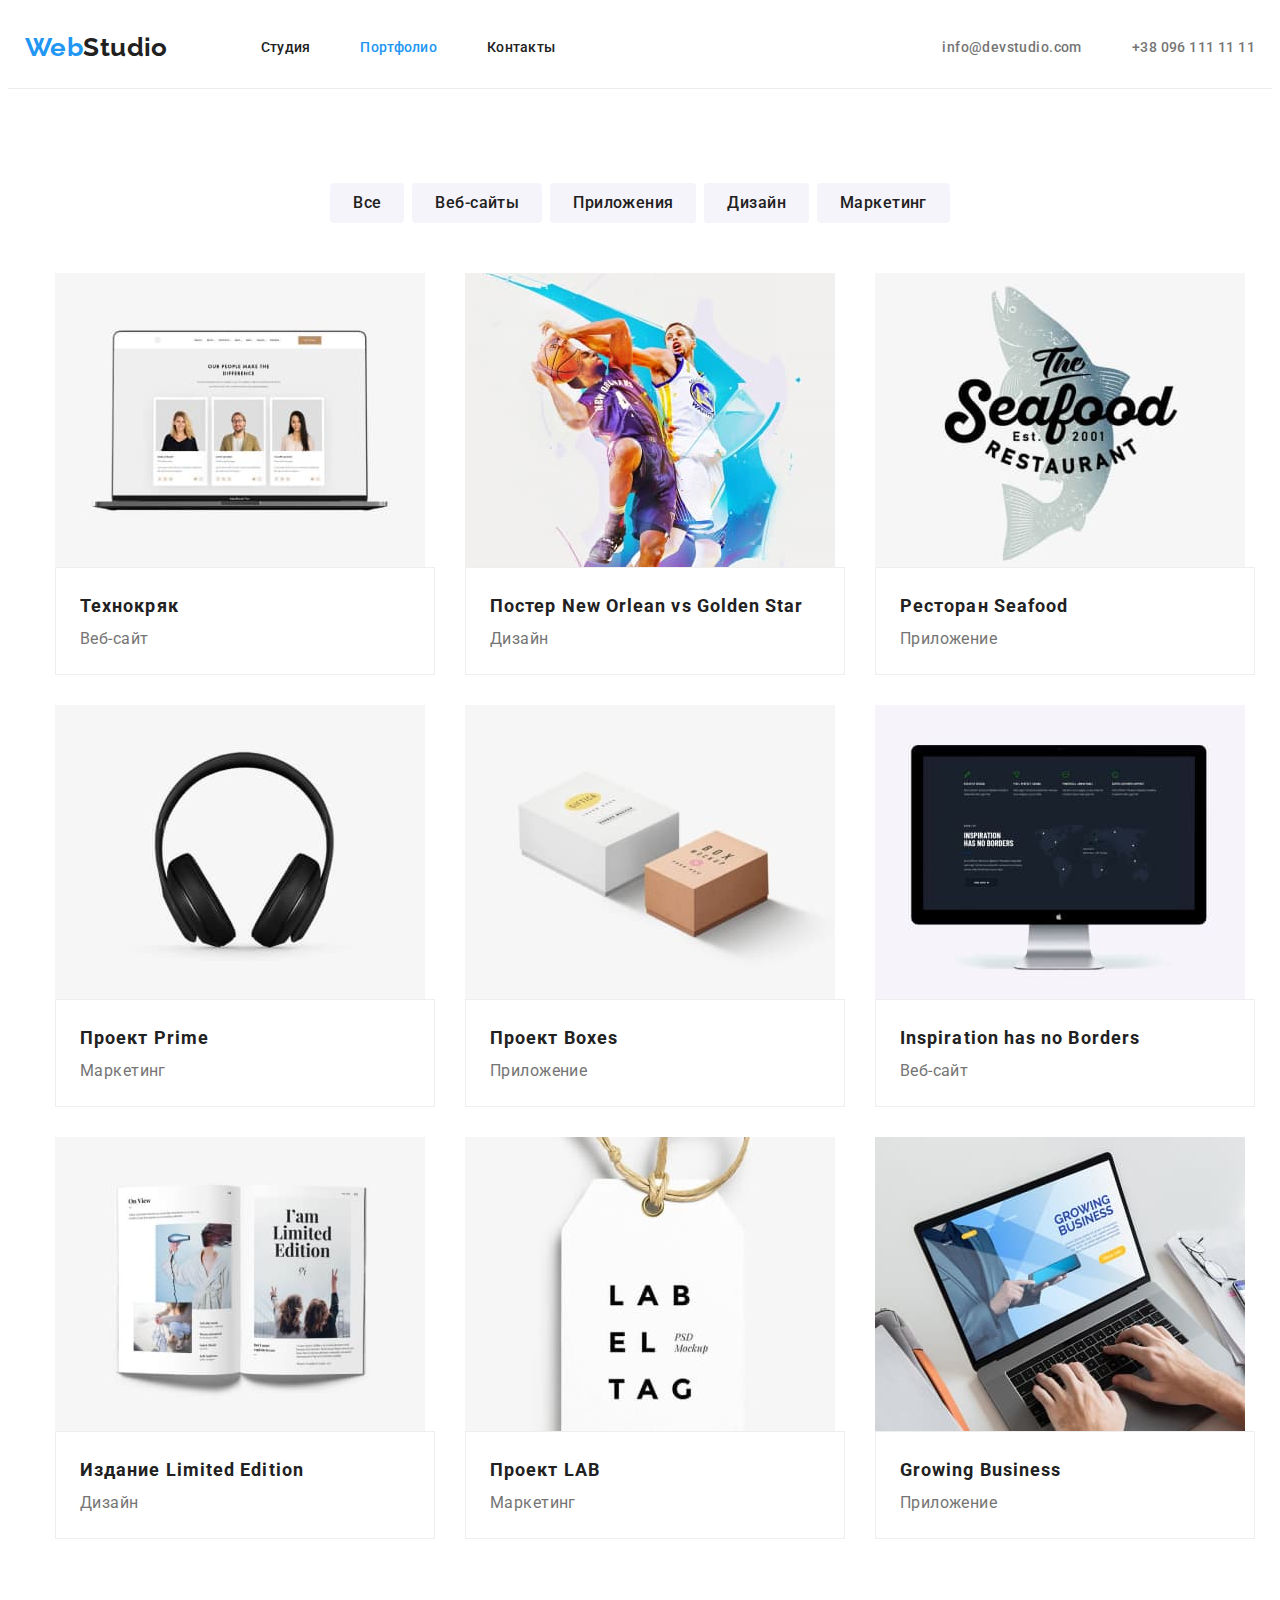
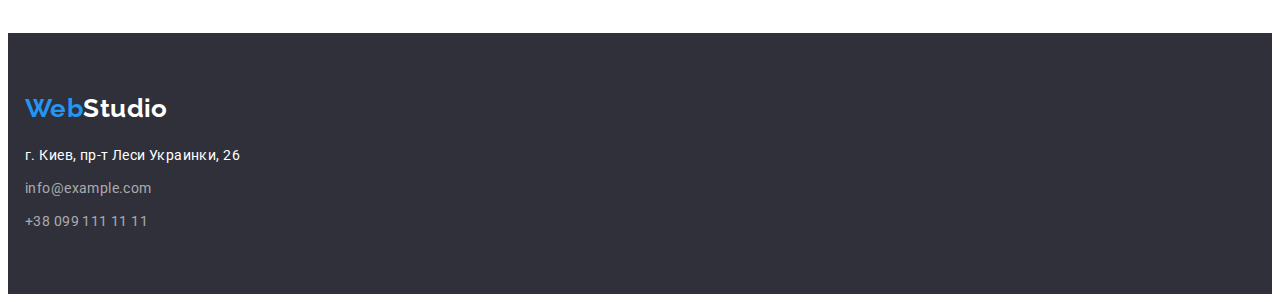
==== commit 5555b610: "hw3 v.1.0." ====
--- a/portfolio.html
+++ b/portfolio.html
@@ -45,98 +45,116 @@
 			</div>
 		</header>
 		<!-- Портфоліо -->
-		<main class="portfolio">
+		<main class="portfolio section">
 			<div class="container">
 				<h1 class="visually-hidden">Портфолио</h1>
 				<!-- Filter -->
 				<ul class="filter-list list">
-					<li><button type="button" class="btn">Все</button></li>
-					<li><button type="button" class="btn">Веб-сайты</button></li>
-					<li><button type="button" class="btn">Приложения</button></li>
-					<li><button type="button" class="btn">Дизайн</button></li>
-					<li><button type="button" class="btn">Маркетинг</button></li>
+					<li class="filter-item"><button type="button" class="btn">Все</button></li>
+					<li class="filter-item"><button type="button" class="btn">Веб-сайты</button></li>
+					<li class="filter-item"><button type="button" class="btn">Приложения</button></li>
+					<li class="filter-item"><button type="button" class="btn">Дизайн</button></li>
+					<li class="filter-item"><button type="button" class="btn">Маркетинг</button></li>
 				</ul>
 				<!-- Works -->
 				<ul class="work-list list">
 					<li class="work-item">
 						<a href="" class="link">
 							<img src="./images/imgwork1.jpg" alt="Экран ноутбука" width="370" />
-							<h2 class="work-title">Технокряк</h2>
-							<p class="work-text">Веб-сайт</p>
+							<div class="card-content">
+								<h2 class="work-title">Технокряк</h2>
+								<p class="work-text">Веб-сайт</p>
+							</div>
 						</a>
 					</li>
 					<li class="work-item">
 						<a href="" class="link">
 							<img src="./images/imgwork2.jpg" alt="Два баскетболиста в борьбе" width="370" />
-							<h2 class="work-title">
-								Постер
-								<span lang="en">New Orlean vs Golden Star</span>
-							</h2>
-							<p class="work-text">Дизайн</p>
+							<div class="card-content">
+								<h2 class="work-title">
+									Постер
+									<span lang="en">New Orlean vs Golden Star</span>
+								</h2>
+								<p class="work-text">Дизайн</p>
+							</div>
 						</a>
 					</li>
 					<li class="work-item">
 						<a href="" class="link">
 							<img src="./images/imgwork3.jpg" alt="Эмблема ресторана" width="370" />
-							<h2 class="work-title">
-								Ресторан
-								<span lang="en">Seafood</span>
-							</h2>
-							<p class="work-text">Приложение</p>
+							<div class="card-content">
+								<h2 class="work-title">
+									Ресторан
+									<span lang="en">Seafood</span>
+								</h2>
+								<p class="work-text">Приложение</p>
+							</div>
 						</a>
 					</li>
 					<li class="work-item">
 						<a href="" class="link">
 							<img src="./images/imgwork4.jpg" alt="Наушники" width="370" />
-							<h2 class="work-title">
-								Проект
-								<span lang="en">Prime</span>
-							</h2>
-							<p class="work-text">Маркетинг</p>
+							<div class="card-content">
+								<h2 class="work-title">
+									Проект
+									<span lang="en">Prime</span>
+								</h2>
+								<p class="work-text">Маркетинг</p>
+							</div>
 						</a>
 					</li>
 					<li class="work-item">
 						<a href="" class="link">
 							<img src="./images/imgwork5.jpg" alt="Две картонных коробки" width="370" />
-							<h2 class="work-title">
-								Проект
-								<span lang="en">Boxes</span>
-							</h2>
-							<p class="work-text">Приложение</p>
+							<div class="card-content">
+								<h2 class="work-title">
+									Проект
+									<span lang="en">Boxes</span>
+								</h2>
+								<p class="work-text">Приложение</p>
+							</div>
 						</a>
 					</li>
 					<li class="work-item">
 						<a href="" class="link">
 							<img src="./images/imgwork6.jpg" alt="Экран монитора" width="370" />
-							<h2 class="work-title" lang="en">Inspiration has no Borders</h2>
-							<p class="work-text">Веб-сайт</p>
+							<div class="card-content">
+								<h2 class="work-title" lang="en">Inspiration has no Borders</h2>
+								<p class="work-text">Веб-сайт</p>
+							</div>
 						</a>
 					</li>
 					<li class="work-item">
 						<a href="" class="link">
 							<img src="./images/imgwork7.jpg" alt="Открытая книга" width="370" />
-							<h2 class="work-title">
-								Издание
-								<span lang="en">Limited Edition</span>
-							</h2>
-							<p class="work-text">Дизайн</p>
+							<div class="card-content">
+								<h2 class="work-title">
+									Издание
+									<span lang="en">Limited Edition</span>
+								</h2>
+								<p class="work-text">Дизайн</p>
+							</div>
 						</a>
 					</li>
 					<li class="work-item">
 						<a href="" class="link">
 							<img src="./images/imgwork8.jpg" alt="Бирка товара" width="370" />
-							<h2 class="work-title">
-								Проект
-								<span lang="en">LAB</span>
-							</h2>
-							<p class="work-text">Маркетинг</p>
+							<div class="card-content">
+								<h2 class="work-title">
+									Проект
+									<span lang="en">LAB</span>
+								</h2>
+								<p class="work-text">Маркетинг</p>
+							</div>
 						</a>
 					</li>
 					<li class="work-item">
 						<a href="" class="link">
 							<img src="./images/imgwork9.jpg" alt="Руки на клавиатуре ноутбука" width="370" />
-							<h2 lang="en" class="work-title">Growing Business</h2>
-							<p class="work-text">Приложение</p>
+							<div class="card-content">
+								<h2 lang="en" class="work-title">Growing Business</h2>
+								<p class="work-text">Приложение</p>
+							</div>
 						</a>
 					</li>
 				</ul>
--- a/css/styles.css
+++ b/css/styles.css
@@ -45,6 +45,7 @@
 }
 .btn {
   display: inline-block;
+  padding: 6px 22px;
   border: 1px solid transparent;
   border-radius: 4px;
 
@@ -86,6 +87,11 @@
   /* outline: 1px solid tomato; */
 }
 
+.section {
+  padding-top: var(--section-padding-size);
+  padding-bottom: var(--section-padding-size);
+}
+
 /* Header */
 .header {
   border-bottom: 1px solid #ececec;
@@ -218,10 +224,6 @@
 }
 
 /* Benefits */
-.benefits {
-  padding-top: var(--section-padding-size);
-  padding-bottom: var(--section-padding-size);
-}
 
 .benefits .list {
   display: flex;
@@ -249,8 +251,8 @@
 
 /* Specialization */
 
-.specialization {
-  padding-bottom: var(--section-padding-size);
+.specialization.section {
+  padding-top: 0;
 }
 
 .specialization .section-title {
@@ -266,8 +268,6 @@
 
 .team {
   background-color: #f5f4fA;
-  padding-top: var(--section-padding-size);
-  padding-bottom: var(--section-padding-size);
 }
 
 .team .section-title {
@@ -282,14 +282,14 @@
 .team-card {
   background-color: var(--card-bcg-color);
   text-align: center;
-  box-shadow: --card-shadow;
+  box-shadow: var(--card-shadow);
   border-radius: 0px 0px 4px 4px;
   overflow: hidden;
 }
 
 .card-content {
-  padding-top: var(--card-set-gap);
-  padding-bottom: var(--card-set-gap);
+  padding-top: 30px;
+  padding-bottom: 30px;
 }
 
 .team-title {
@@ -343,14 +343,45 @@
   color: rgba(255, 255, 255, 0.6);
 }
 
+
 /* Portfolio */
 
+
 /* Filter */
 
+.filter-list {
+  display: flex;
+  justify-content: center;
+  margin-bottom: 50px;
+}
+
+.filter-item:not(:last-child) {
+  margin-right: 8px;
+} 
+
 /* Work */
+
+.work-list {
+  display: flex;
+  flex-wrap: wrap;
+  margin-top: calc(-1 * var(--card-set-gap));
+  margin-left: calc(-1 * var (--card-set-gap));
+}
+
 .work-item {
-background-color: var(--card-bcg-color);
-}
+  background-color: var(--card-bcg-color);
+  margin-left: var(--card-set-gap);
+  margin-top: var(--card-set-gap);
+  flex-basis: calc(100% / 3 - var(--card-set-gap));
+
+  overflow: hidden;
+}
+
+.work-list .card-content {
+  padding: 20px 24px;
+  border: 1px solid #EEEEEE;
+}
+
 .work-title {
     font-weight: 700;
     font-size: 18px;
@@ -358,6 +389,7 @@
     letter-spacing: 0.06em;
     color: var(--title-text-color);
 }
+
 .work-text {
     font-size: 16px;
     line-height: 1.88;
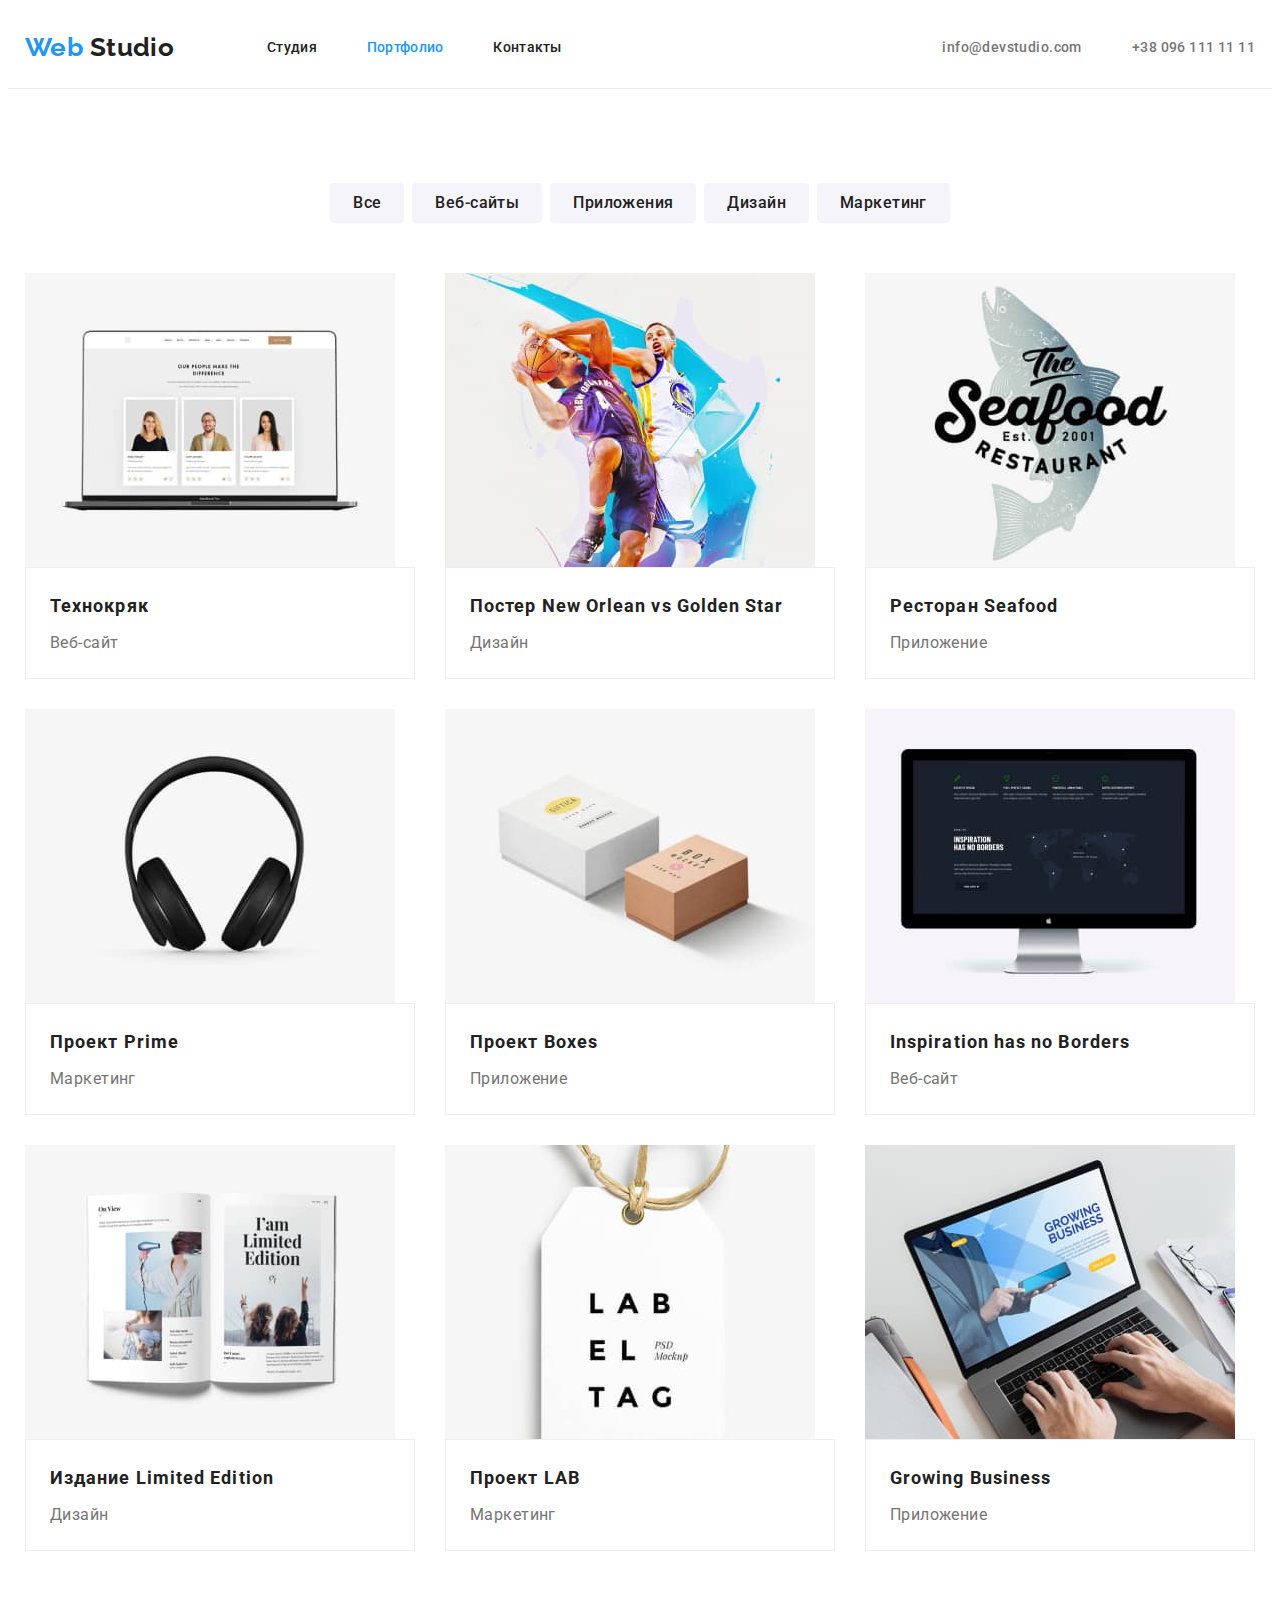
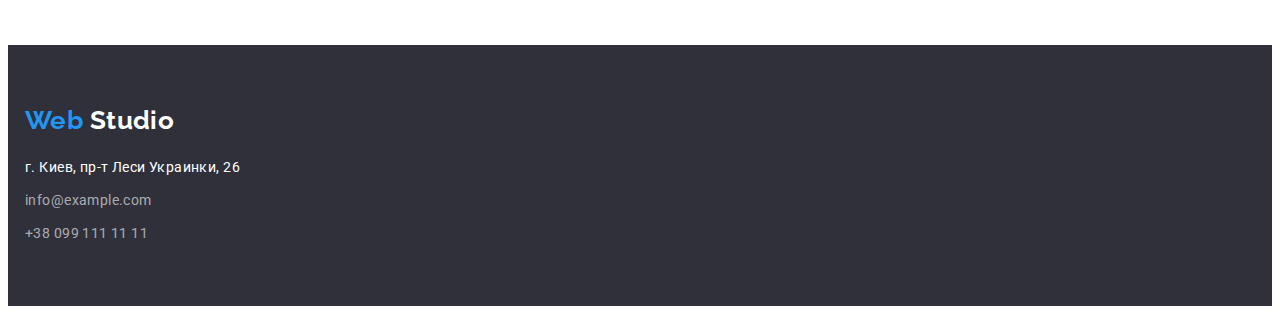
==== commit 962a2668: "truble" ====
--- a/portfolio.html
+++ b/portfolio.html
@@ -27,7 +27,8 @@
 			<div class="main-nav container">
 				<nav class="nav">
 					<a href="./index.html" lang="en" class="logo link">
-						Web<span class="accent">Studio</span>
+						Web
+						<span class="accent">Studio</span>
 					</a>
 					<ul class="nav-list list">
 						<li class="nav-list-item"><a href="./index.html" class="nav-link link">Студия</a></li>
@@ -59,8 +60,8 @@
 				<!-- Works -->
 				<ul class="work-list list">
 					<li class="work-item">
-						<a href="" class="link">
-							<img src="./images/imgwork1.jpg" alt="Экран ноутбука" width="370" />
+						<a href="" class="work-link link">
+							<div class="card-thumb"><img src="./images/imgwork1.jpg" alt="Экран ноутбука" width="370" /></div>
 							<div class="card-content">
 								<h2 class="work-title">Технокряк</h2>
 								<p class="work-text">Веб-сайт</p>
@@ -68,8 +69,10 @@
 						</a>
 					</li>
 					<li class="work-item">
-						<a href="" class="link">
-							<img src="./images/imgwork2.jpg" alt="Два баскетболиста в борьбе" width="370" />
+						<a href="" class="work-link link">
+							<div class="card-thumb">
+								<img src="./images/imgwork2.jpg" alt="Два баскетболиста в борьбе" width="370" />
+							</div>
 							<div class="card-content">
 								<h2 class="work-title">
 									Постер
@@ -80,8 +83,8 @@
 						</a>
 					</li>
 					<li class="work-item">
-						<a href="" class="link">
-							<img src="./images/imgwork3.jpg" alt="Эмблема ресторана" width="370" />
+						<a href="" class="work-link link">
+							<div class="card-thumb"><img src="./images/imgwork3.jpg" alt="Эмблема ресторана"  /></div>
 							<div class="card-content">
 								<h2 class="work-title">
 									Ресторан
@@ -92,8 +95,8 @@
 						</a>
 					</li>
 					<li class="work-item">
-						<a href="" class="link">
-							<img src="./images/imgwork4.jpg" alt="Наушники" width="370" />
+						<a href="" class="work-link link">
+							<div class="card-thumb"><img src="./images/imgwork4.jpg" alt="Наушники" width="370" /></div>
 							<div class="card-content">
 								<h2 class="work-title">
 									Проект
@@ -104,8 +107,8 @@
 						</a>
 					</li>
 					<li class="work-item">
-						<a href="" class="link">
-							<img src="./images/imgwork5.jpg" alt="Две картонных коробки" width="370" />
+						<a href="" class="work-link link">
+							<div class="card-thumb"><img src="./images/imgwork5.jpg" alt="Две картонных коробки" width="370" /></div>
 							<div class="card-content">
 								<h2 class="work-title">
 									Проект
@@ -116,8 +119,8 @@
 						</a>
 					</li>
 					<li class="work-item">
-						<a href="" class="link">
-							<img src="./images/imgwork6.jpg" alt="Экран монитора" width="370" />
+						<a href="" class="work-link link">
+							<div class="card-thumb"><img src="./images/imgwork6.jpg" alt="Экран монитора" width="370" /></div>
 							<div class="card-content">
 								<h2 class="work-title" lang="en">Inspiration has no Borders</h2>
 								<p class="work-text">Веб-сайт</p>
@@ -125,8 +128,8 @@
 						</a>
 					</li>
 					<li class="work-item">
-						<a href="" class="link">
-							<img src="./images/imgwork7.jpg" alt="Открытая книга" width="370" />
+						<a href="" class="work-link link">
+							<div class="card-thumb"><img src="./images/imgwork7.jpg" alt="Открытая книга" width="370" /></div>
 							<div class="card-content">
 								<h2 class="work-title">
 									Издание
@@ -137,8 +140,8 @@
 						</a>
 					</li>
 					<li class="work-item">
-						<a href="" class="link">
-							<img src="./images/imgwork8.jpg" alt="Бирка товара" width="370" />
+						<a href="" class="work-link link">
+							<div class="card-thumb"><img src="./images/imgwork8.jpg" alt="Бирка товара" width="370" /></div>
 							<div class="card-content">
 								<h2 class="work-title">
 									Проект
@@ -149,8 +152,10 @@
 						</a>
 					</li>
 					<li class="work-item">
-						<a href="" class="link">
-							<img src="./images/imgwork9.jpg" alt="Руки на клавиатуре ноутбука" width="370" />
+						<a href="" class="work-link link">
+							<div class="card-thumb">
+								<img src="./images/imgwork9.jpg" alt="Руки на клавиатуре ноутбука" width="370" />
+							</div>
 							<div class="card-content">
 								<h2 lang="en" class="work-title">Growing Business</h2>
 								<p class="work-text">Приложение</p>
@@ -164,7 +169,8 @@
 		<footer class="footer">
 			<div class="container">
 				<a href="./index.html" lang="en" class="logo link">
-					Web<span class="accent">Studio</span>
+					Web
+					<span class="accent">Studio</span>
 				</a>
 				<!-- Контактні дані компанії -->
 				<address class="address">
--- a/css/styles.css
+++ b/css/styles.css
@@ -365,16 +365,18 @@
   display: flex;
   flex-wrap: wrap;
   margin-top: calc(-1 * var(--card-set-gap));
-  margin-left: calc(-1 * var (--card-set-gap));
+  margin-left: calc(-1 * var(--card-set-gap));
+}
+.work-link {
+  display: block;
+  overflow: hidden;
 }
 
 .work-item {
   background-color: var(--card-bcg-color);
+  flex-basis: calc(100% / 3 - var(--card-set-gap));
   margin-left: var(--card-set-gap);
   margin-top: var(--card-set-gap);
-  flex-basis: calc(100% / 3 - var(--card-set-gap));
-
-  overflow: hidden;
 }
 
 .work-list .card-content {
@@ -383,15 +385,17 @@
 }
 
 .work-title {
-    font-weight: 700;
-    font-size: 18px;
-    line-height: 2;
-    letter-spacing: 0.06em;
-    color: var(--title-text-color);
+  margin-bottom: 4px;
+  
+  font-weight: 700;
+  font-size: 18px;
+  line-height: 2;
+  letter-spacing: 0.06em;
+  color: var(--title-text-color);
 }
 
 .work-text {
-    font-size: 16px;
-    line-height: 1.88;
-    color: var(--primary-text-color); 
+  font-size: 16px;
+  line-height: 1.88;
+  color: var(--primary-text-color); 
 }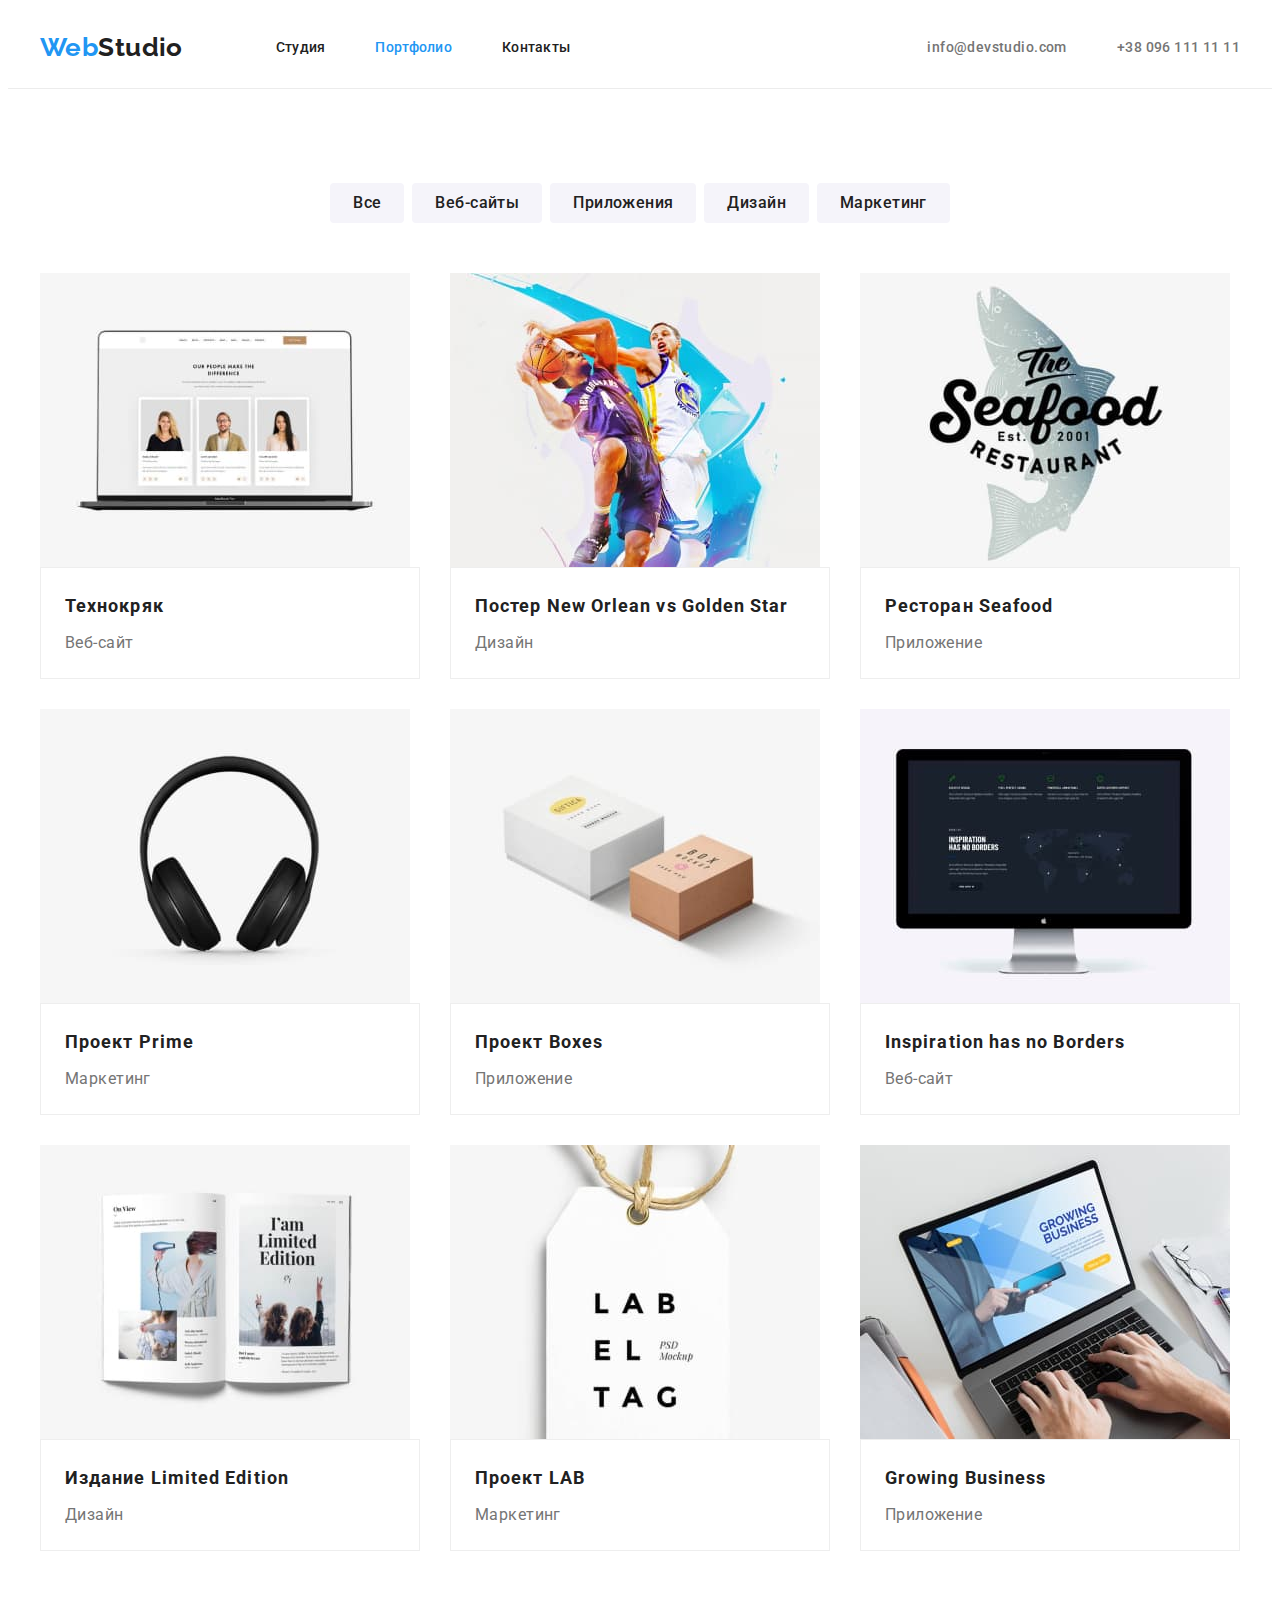
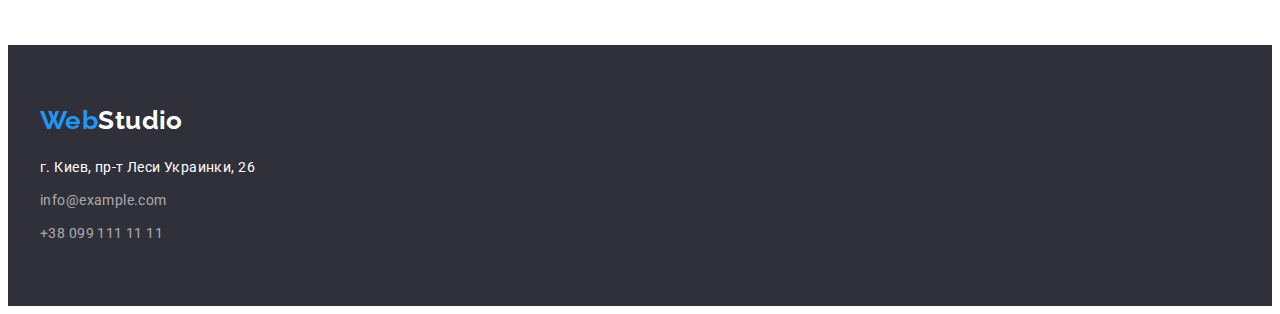
==== commit a94b289b: "hw3 v1.2" ====
--- a/portfolio.html
+++ b/portfolio.html
@@ -27,8 +27,7 @@
 			<div class="main-nav container">
 				<nav class="nav">
 					<a href="./index.html" lang="en" class="logo link">
-						Web
-						<span class="accent">Studio</span>
+						Web<span class="accent">Studio</span>
 					</a>
 					<ul class="nav-list list">
 						<li class="nav-list-item"><a href="./index.html" class="nav-link link">Студия</a></li>
@@ -84,7 +83,7 @@
 					</li>
 					<li class="work-item">
 						<a href="" class="work-link link">
-							<div class="card-thumb"><img src="./images/imgwork3.jpg" alt="Эмблема ресторана"  /></div>
+							<div class="card-thumb"><img src="./images/imgwork3.jpg" alt="Эмблема ресторана" /></div>
 							<div class="card-content">
 								<h2 class="work-title">
 									Ресторан
@@ -169,8 +168,7 @@
 		<footer class="footer">
 			<div class="container">
 				<a href="./index.html" lang="en" class="logo link">
-					Web
-					<span class="accent">Studio</span>
+					Web<span class="accent">Studio</span>
 				</a>
 				<!-- Контактні дані компанії -->
 				<address class="address">
--- a/css/styles.css
+++ b/css/styles.css
@@ -79,7 +79,7 @@
 }
 
 .container {
-  width: 1230px;
+  width: 1200px;
   padding-left: 15px;
   padding-right: 15px;
   margin-right: auto;
